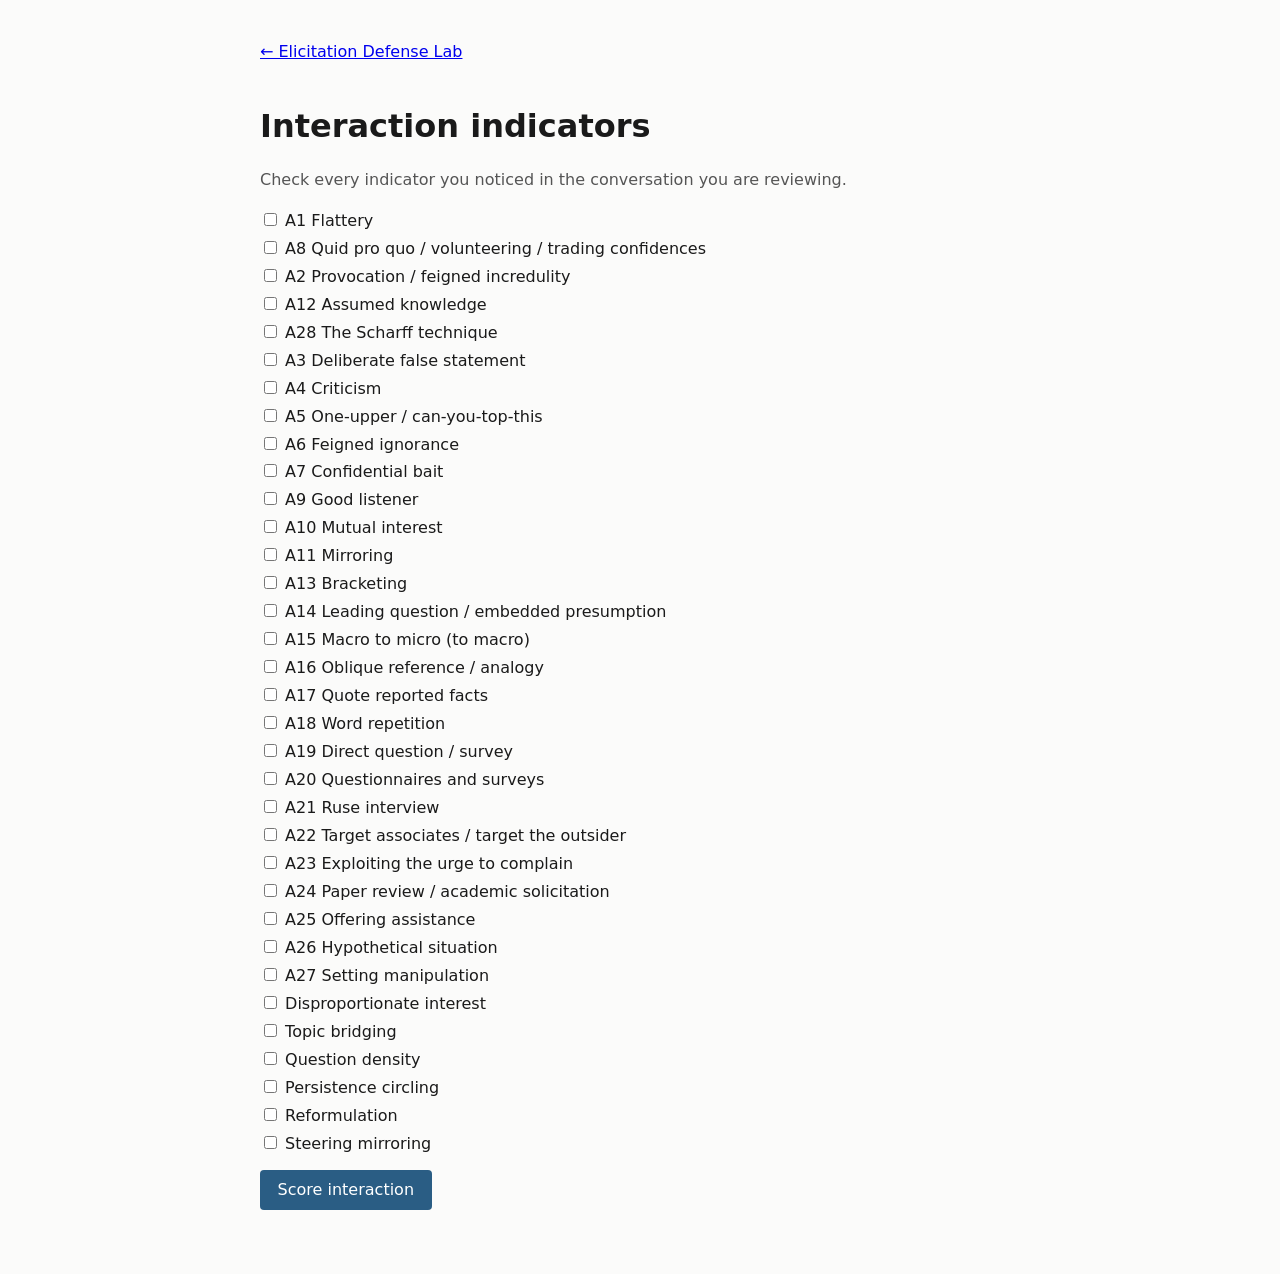
==== web/interaction.html @ 3218e234 "Split web page into landing hub plus three module pages Each module (self-assessment, interaction, k" ====
<!DOCTYPE html>
<html lang="en">
<head>
  <meta charset="utf-8">
  <meta name="viewport" content="width=device-width, initial-scale=1">
  <title>Interaction indicators - Elicitation Defense Lab</title>
  <link rel="stylesheet" href="style.css">
</head>
<body>
<main>
  <p><a class="back-link" href="index.html">&larr; Elicitation Defense Lab</a></p>
  <h1>Interaction indicators</h1>
  <p class="note">Check every indicator you noticed in the conversation you are reviewing.</p>

  <p id="load-error" hidden></p>

  <div id="interaction-items"></div>
  <button id="interaction-run">Score interaction</button>

  <section id="result" hidden>
    <h2>Result</h2>
    <div id="result-summary"></div>
    <h3>Emitted event</h3>
    <p class="note">The event a scoring run produces. On a deployment this is what a security team would receive; here it stays in the page.</p>
    <pre id="event-json"></pre>
    <h3>What a defender would query</h3>
    <p class="note">The same event, seen from the detection side. These are the KQL and SPL a defender would run over the assessment feed.</p>
    <pre id="kql"></pre>
    <pre id="spl"></pre>
  </section>
</main>
<script type="module" src="interaction.js"></script>
</body>
</html>
---- web/style.css ----
:root {
  --fg: #1a1a1a;
  --muted: #555;
  --bg: #fbfbfa;
  --card: #fff;
  --line: #ddd;
  --accent: #2a5d84;
  --flag: #8a3324;
}
body {
  margin: 0;
  font: 16px/1.55 system-ui, sans-serif;
  color: var(--fg);
  background: var(--bg);
}
main { max-width: 760px; margin: 0 auto; padding: 1.5rem 1.2rem 4rem; }
h1 { margin-bottom: .2rem; }
h2 { margin-top: 2.4rem; border-bottom: 1px solid var(--line); padding-bottom: .3rem; }
.note { color: var(--muted); }
.privacy {
  background: var(--card);
  border: 1px solid var(--line);
  border-left: 3px solid var(--accent);
  padding: .8rem 1rem;
  margin: 1.2rem 0;
}
.back-link { display: inline-block; margin-bottom: 1rem; }
.modules { list-style: none; margin: 1.5rem 0; padding: 0; }
.modules li {
  background: var(--card);
  border: 1px solid var(--line);
  border-radius: 4px;
  padding: .9rem 1.1rem;
  margin: .8rem 0;
}
.modules h3 { margin: 0 0 .3rem; }
.modules a { color: var(--accent); font-weight: 600; text-decoration: none; }
.modules a:hover { text-decoration: underline; }
fieldset.item { border: 1px solid var(--line); border-radius: 4px; margin: .8rem 0; padding: .6rem .9rem; }
fieldset.item legend { font-weight: 600; padding: 0 .3rem; }
label.likert, label.check, label.choice { display: block; margin: .2rem 0; cursor: pointer; }
.scenario { background: var(--card); border: 1px solid var(--line); border-radius: 4px; padding: .8rem 1rem; margin: 1rem 0; }
.scenario > p:first-child { font-weight: 600; }
button {
  font: inherit;
  background: var(--accent);
  color: #fff;
  border: 0;
  border-radius: 4px;
  padding: .5rem 1.1rem;
  margin-top: .6rem;
  cursor: pointer;
}
select { font: inherit; padding: .3rem; }
#result { background: var(--card); border: 1px solid var(--line); border-radius: 4px; padding: 1rem 1.2rem; margin-top: 1.5rem; }
.flag { color: var(--flag); font-weight: 600; }
pre { background: #f2f2f0; border: 1px solid var(--line); border-radius: 4px; padding: .7rem; overflow-x: auto; font-size: .85rem; }
#load-error { color: var(--flag); }
.context-row { margin: 1rem 0; }
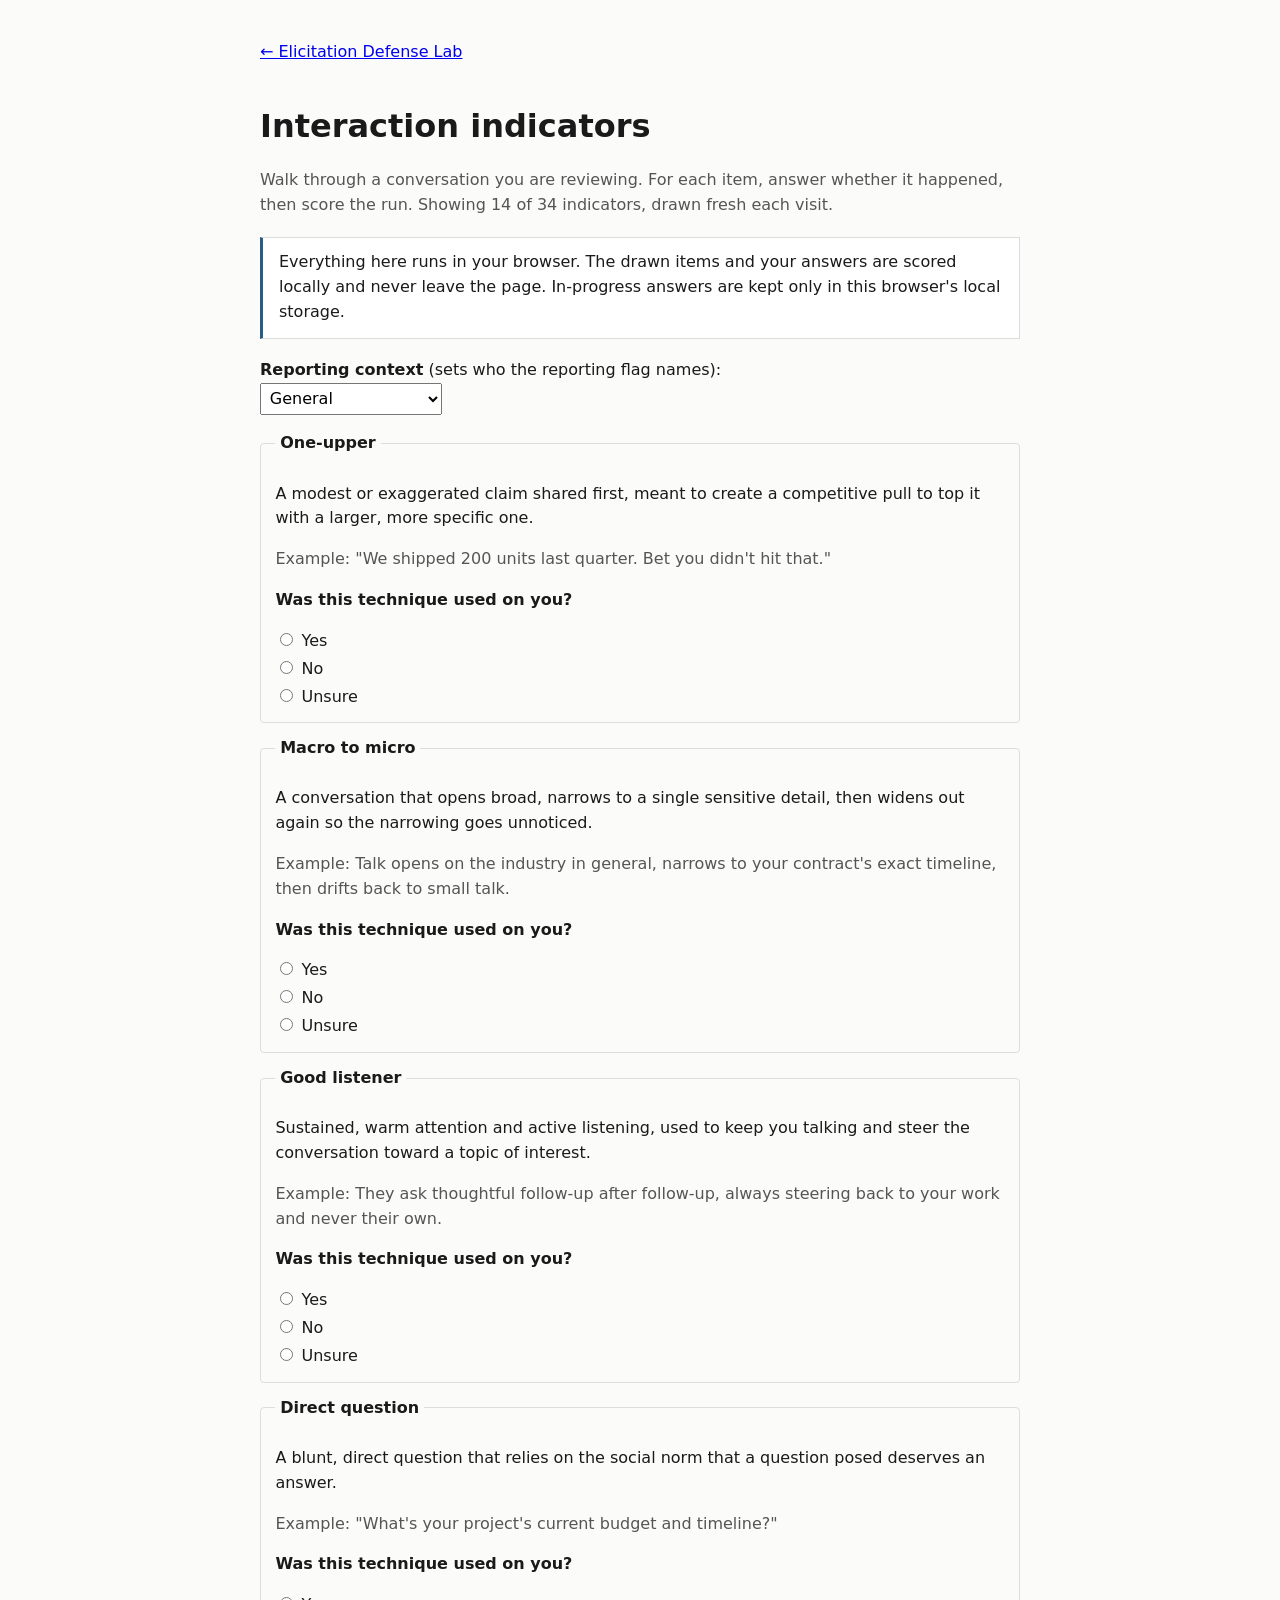
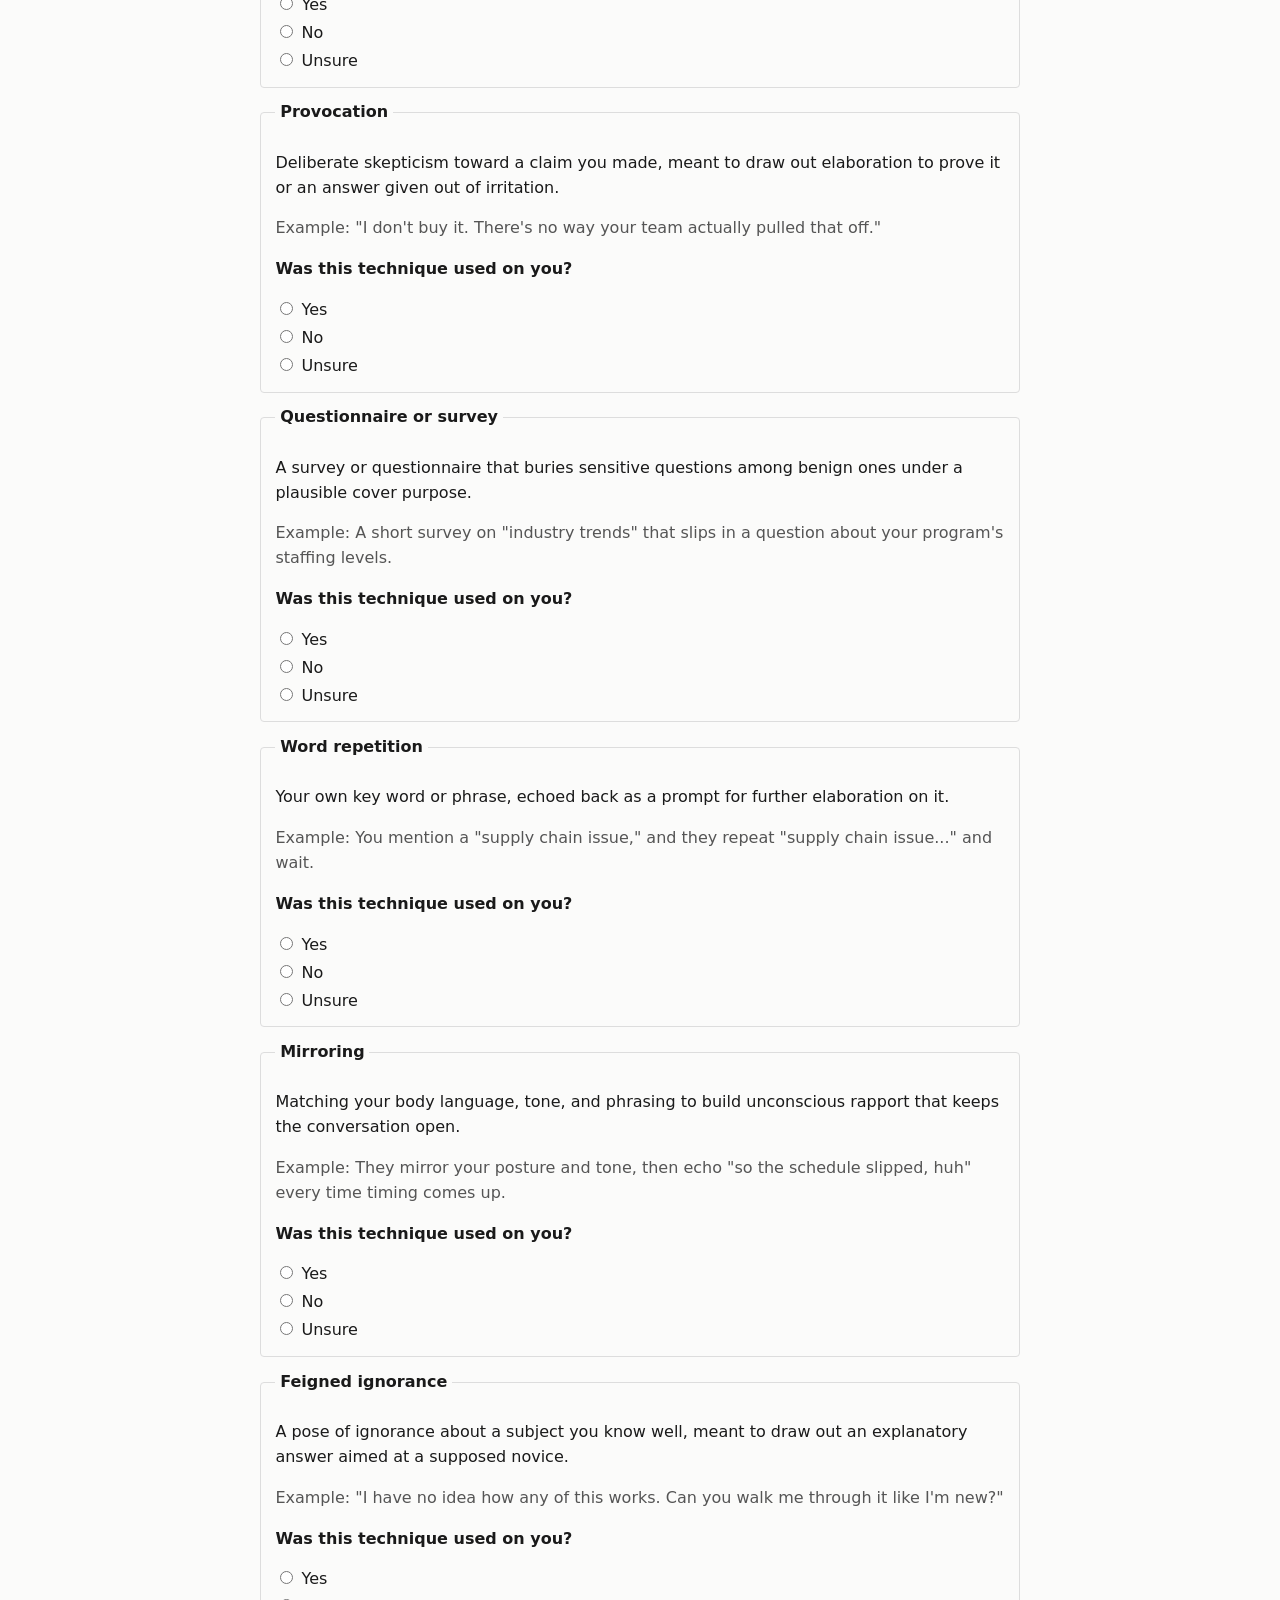
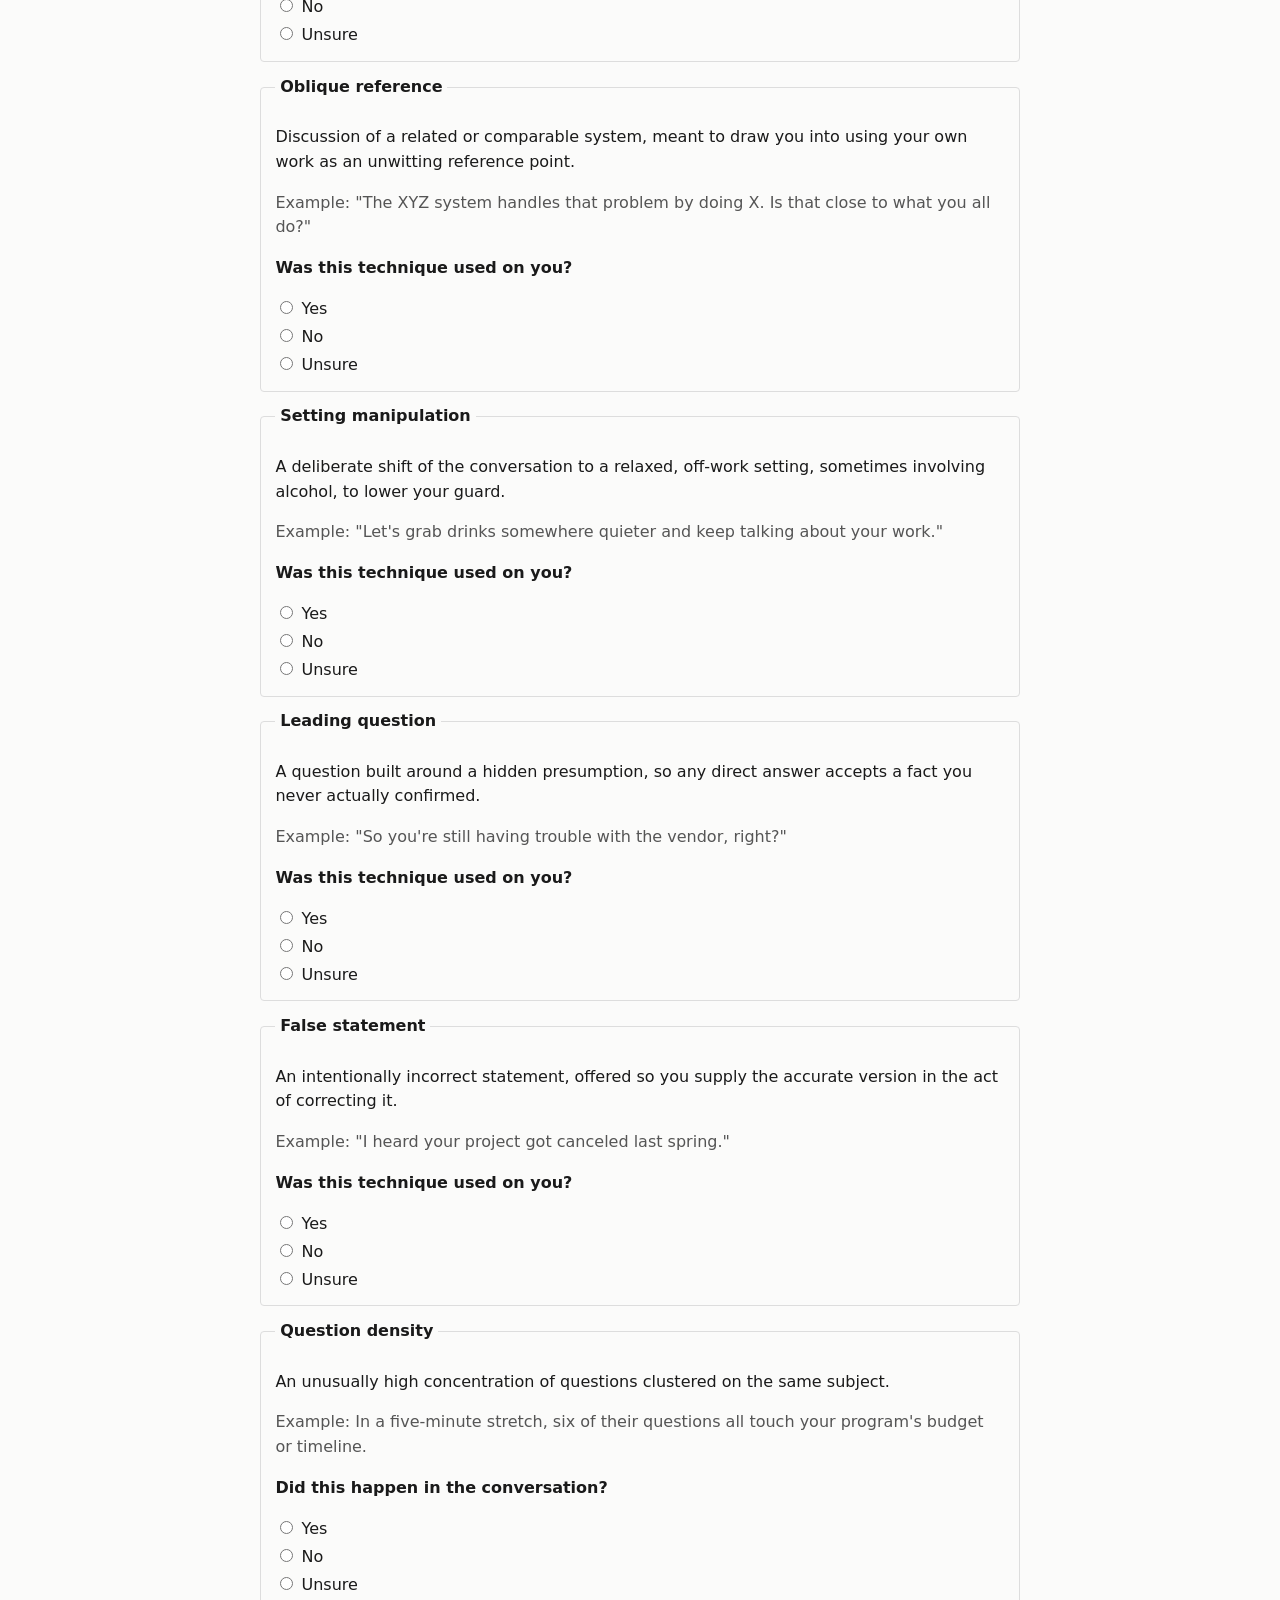
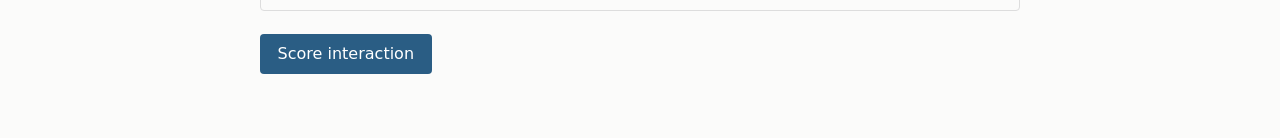
==== commit 76a8f9cc: "Overhaul interaction module into a yes/no/unsure questionnaire Enrich every interaction bank item wi" ====
--- a/web/interaction.html
+++ b/web/interaction.html
@@ -10,9 +10,26 @@
 <main>
   <p><a class="back-link" href="index.html">&larr; Elicitation Defense Lab</a></p>
   <h1>Interaction indicators</h1>
-  <p class="note">Check every indicator you noticed in the conversation you are reviewing.</p>
+  <p class="note">Walk through a conversation you are reviewing. For each item, answer whether it happened, then score the run. <span id="sample-note"></span></p>
+
+  <div class="privacy">
+    Everything here runs in your browser. The drawn items and your answers are
+    scored locally and never leave the page. In-progress answers are kept only
+    in this browser's local storage.
+  </div>
 
   <p id="load-error" hidden></p>
+
+  <div class="context-row">
+    <label for="context"><strong>Reporting context</strong> (sets who the reporting flag names):</label><br>
+    <select id="context">
+      <option value="general">General</option>
+      <option value="dod">DoD</option>
+      <option value="federal">Federal civilian</option>
+      <option value="cleared_contractor">Cleared contractor</option>
+      <option value="private_industry">Private industry</option>
+    </select>
+  </div>
 
   <div id="interaction-items"></div>
   <button id="interaction-run">Score interaction</button>
--- a/web/style.css
+++ b/web/style.css
@@ -6,6 +6,8 @@
   --line: #ddd;
   --accent: #2a5d84;
   --flag: #8a3324;
+  --risk-low: #2a7d4f;
+  --risk-elevated: #b8860b;
 }
 body {
   margin: 0;
@@ -57,3 +59,16 @@
 pre { background: #f2f2f0; border: 1px solid var(--line); border-radius: 4px; padding: .7rem; overflow-x: auto; font-size: .85rem; }
 #load-error { color: var(--flag); }
 .context-row { margin: 1rem 0; }
+.scorecard-classes { list-style: none; margin: .8rem 0; padding: 0; }
+.scorecard-classes li {
+  border: 1px solid var(--line);
+  border-left: 3px solid var(--line);
+  border-radius: 4px;
+  padding: .6rem .9rem;
+  margin: .5rem 0;
+}
+.scorecard-classes li.risk-low { border-left-color: var(--risk-low); }
+.scorecard-classes li.risk-elevated { border-left-color: var(--risk-elevated); }
+.scorecard-classes li.risk-high { border-left-color: var(--flag); }
+.scorecard-classes p { margin: .3rem 0 0; color: var(--muted); }
+.matched-techniques { margin-top: .8rem; }
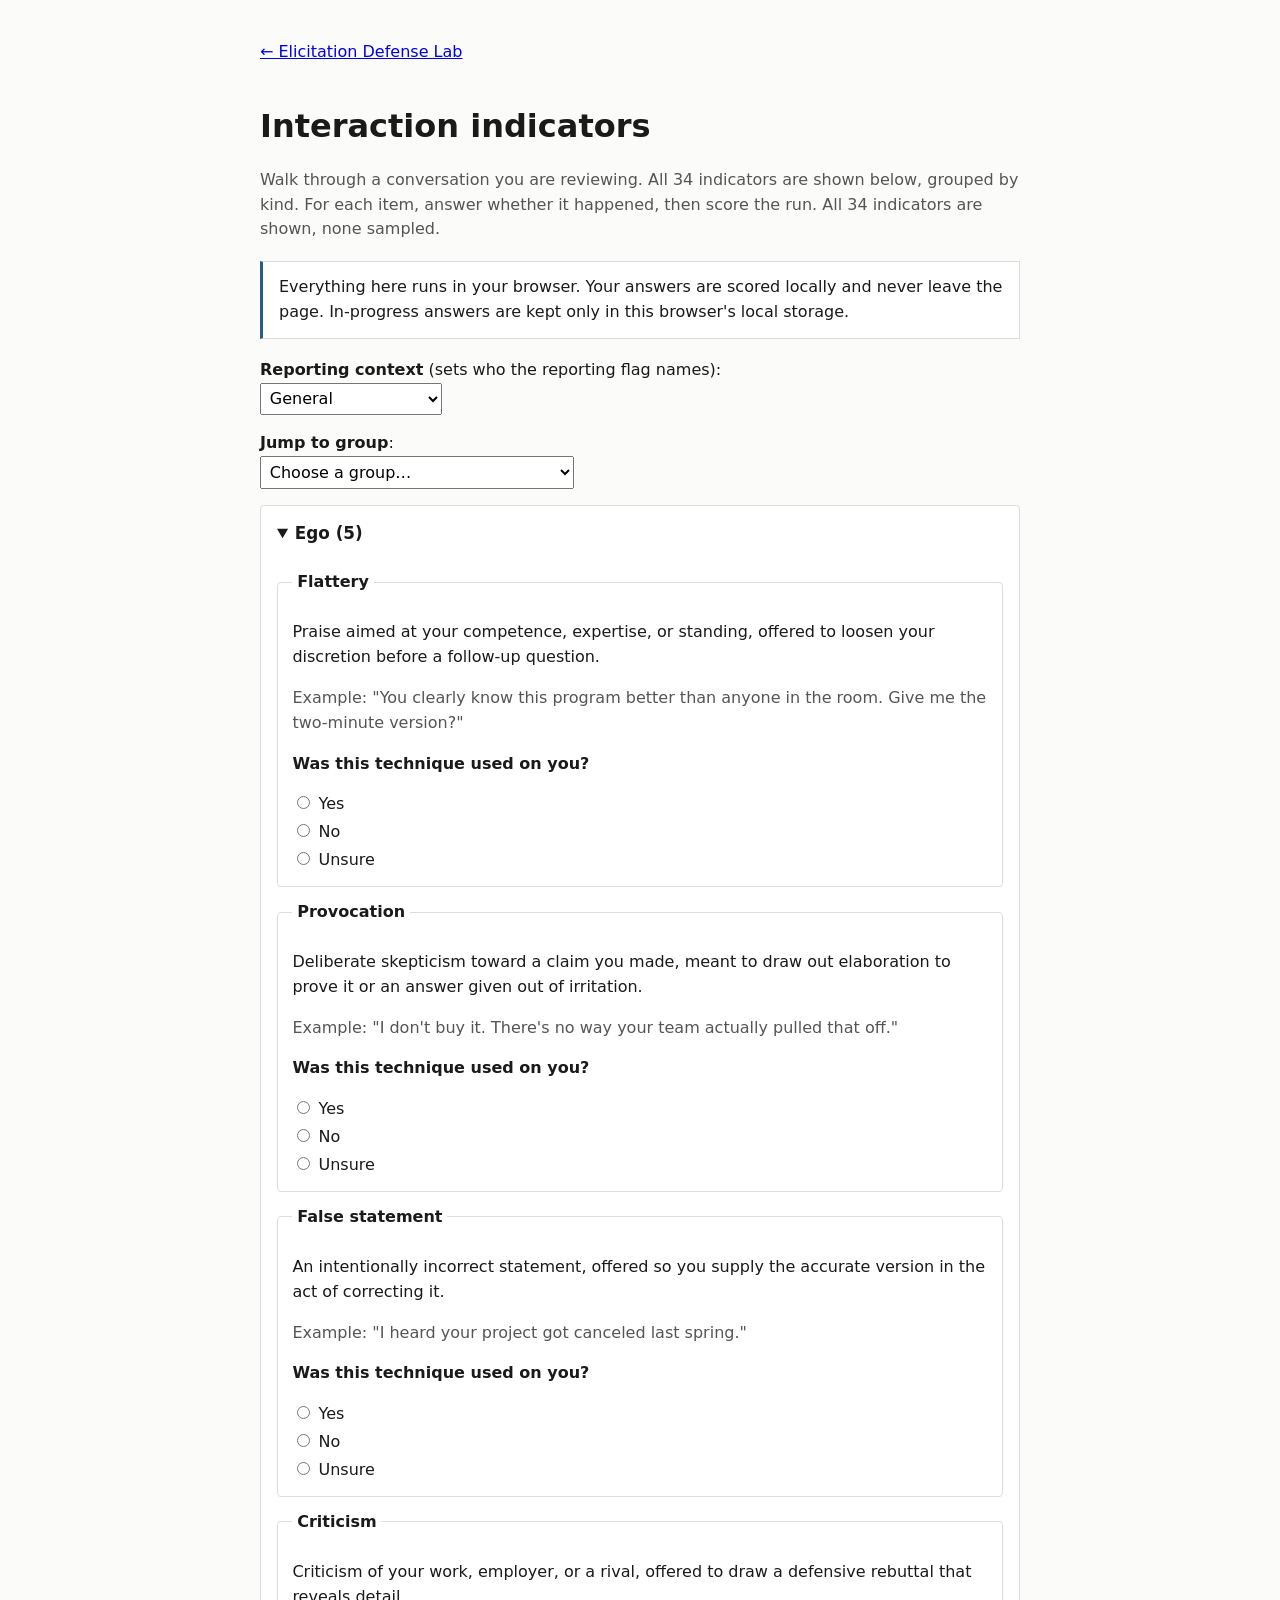
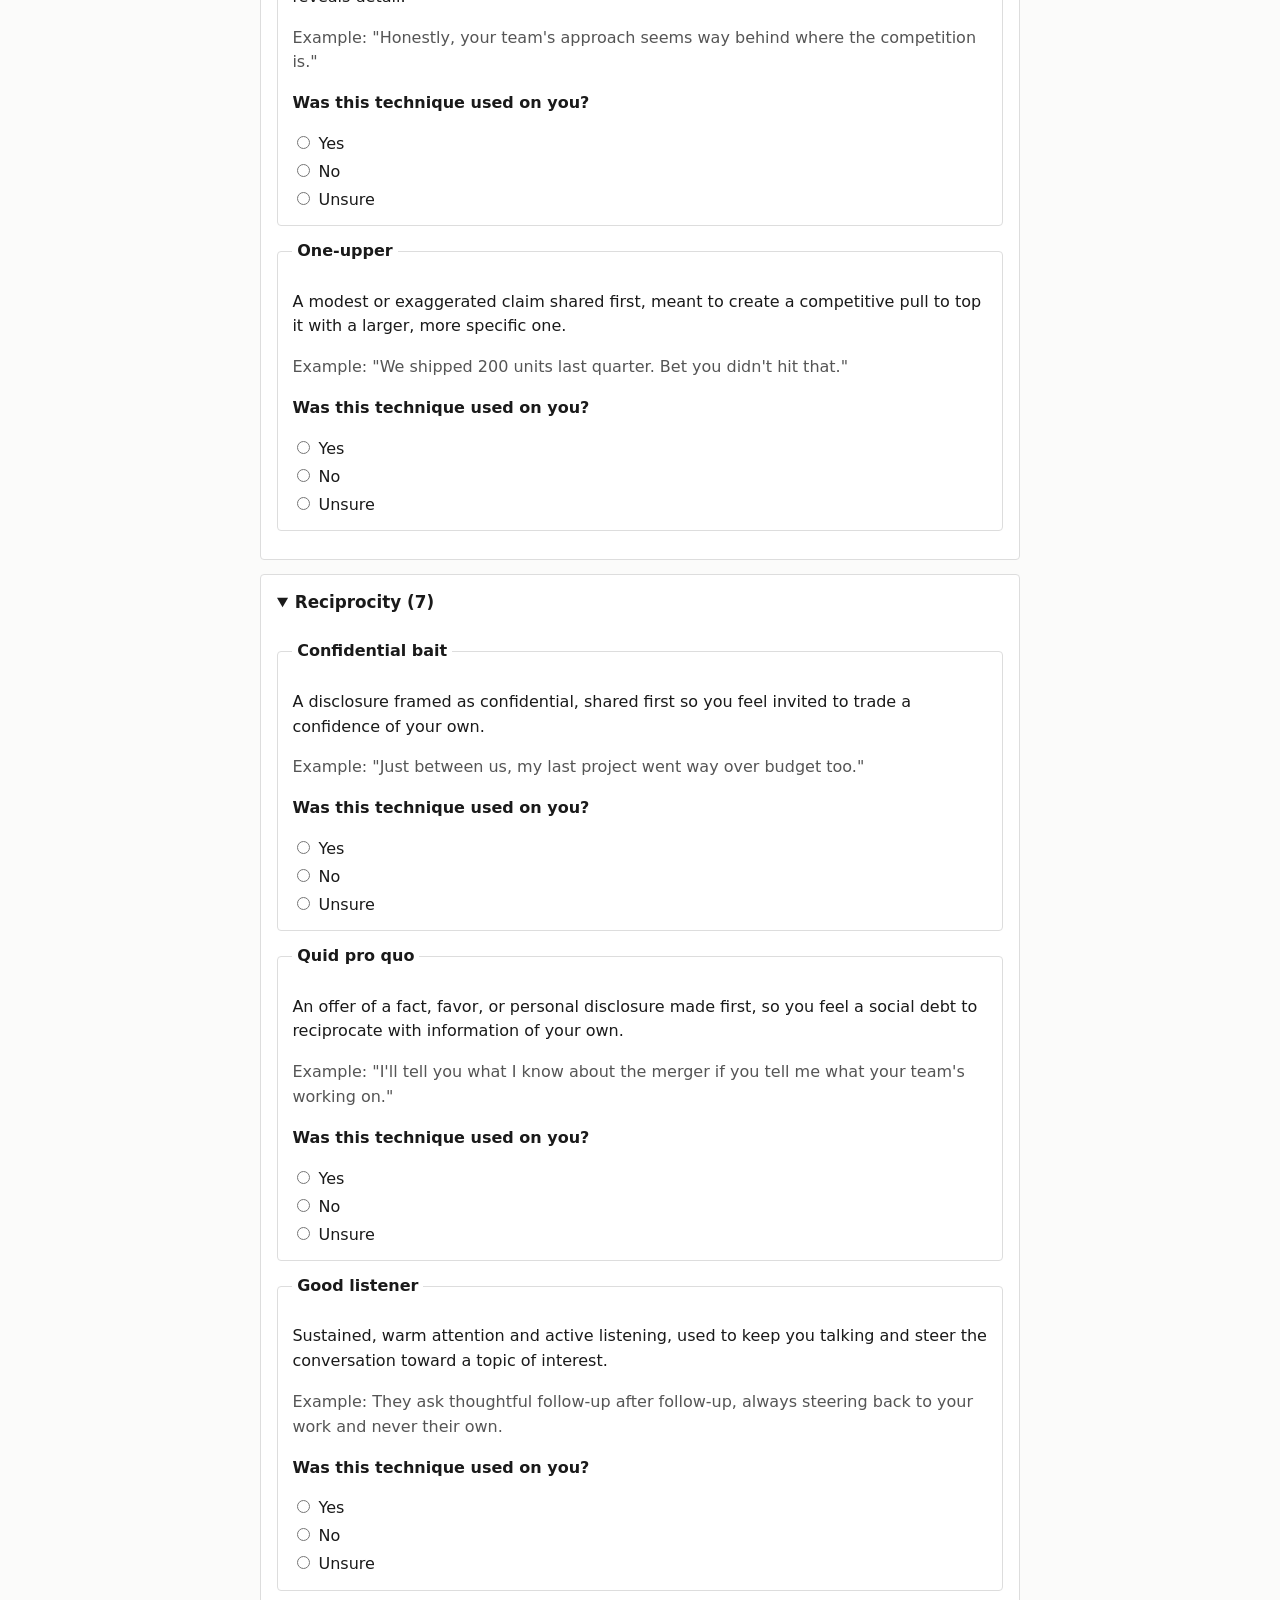
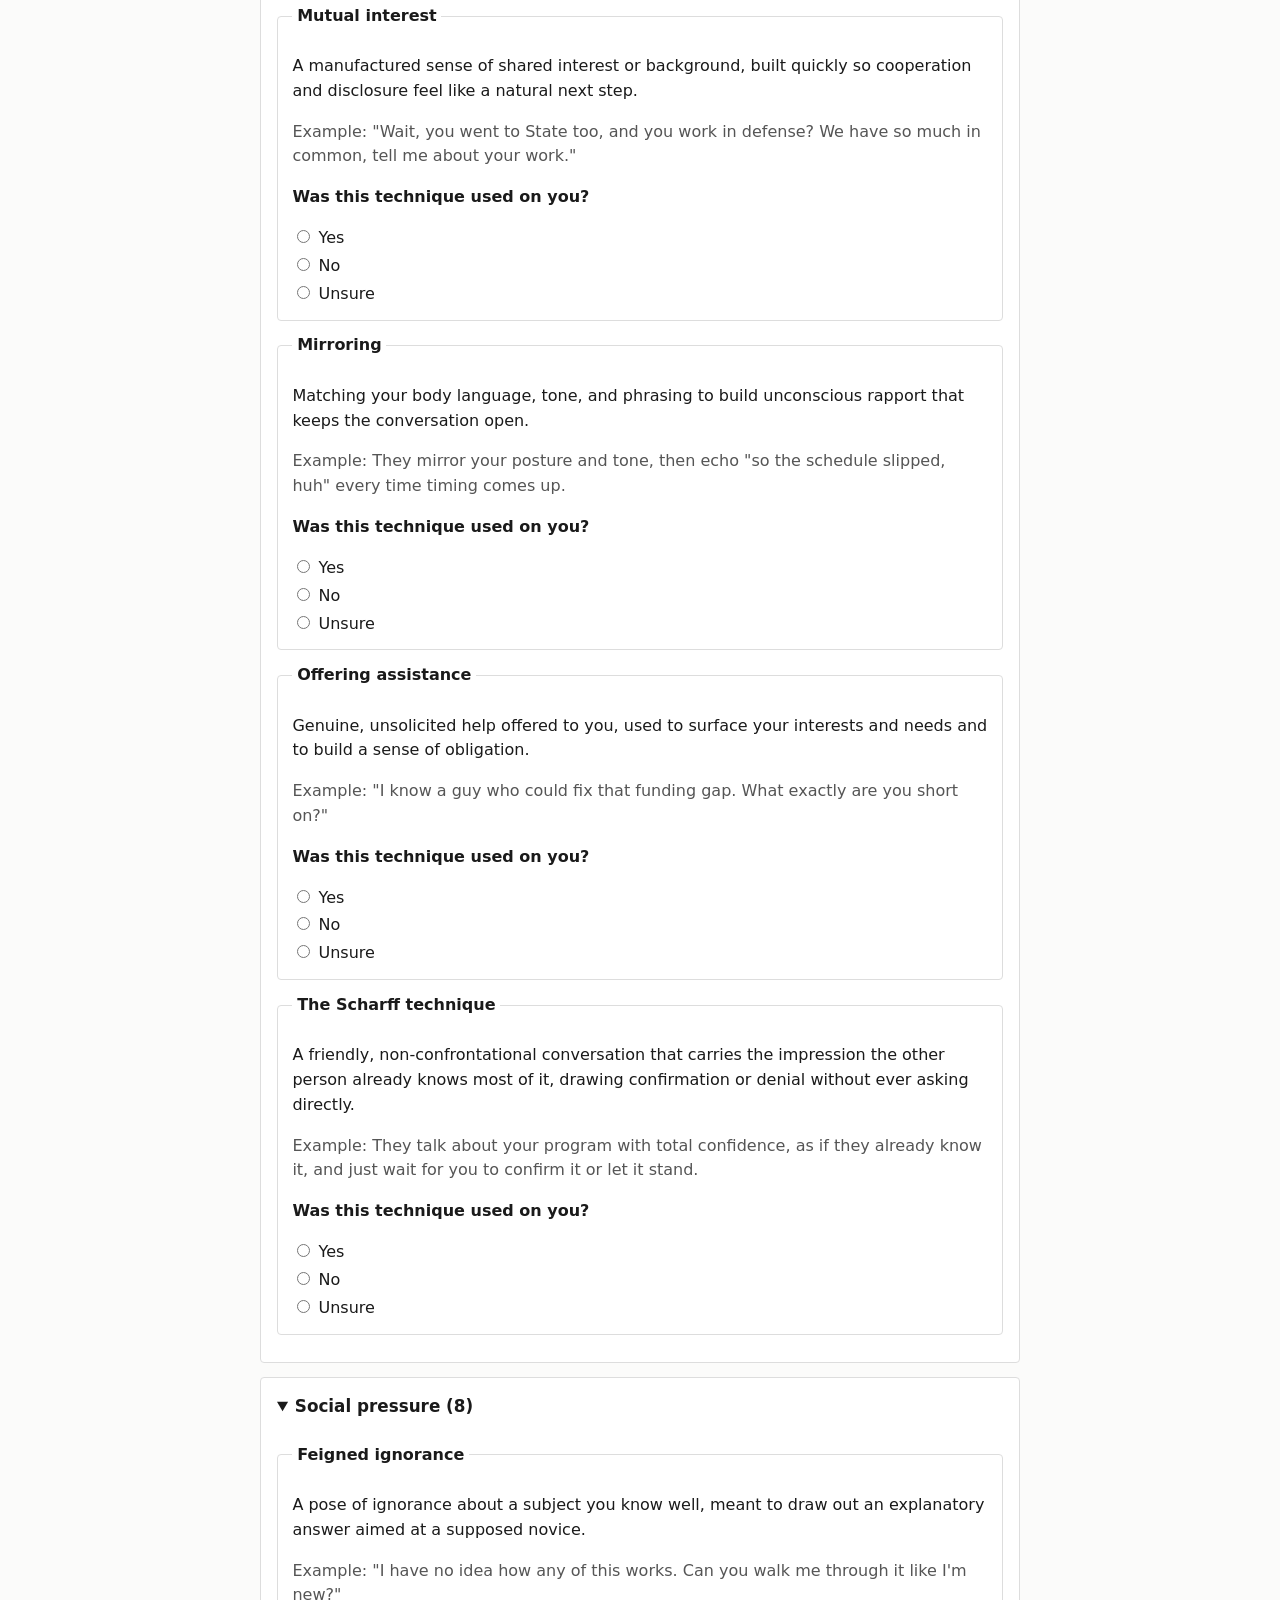
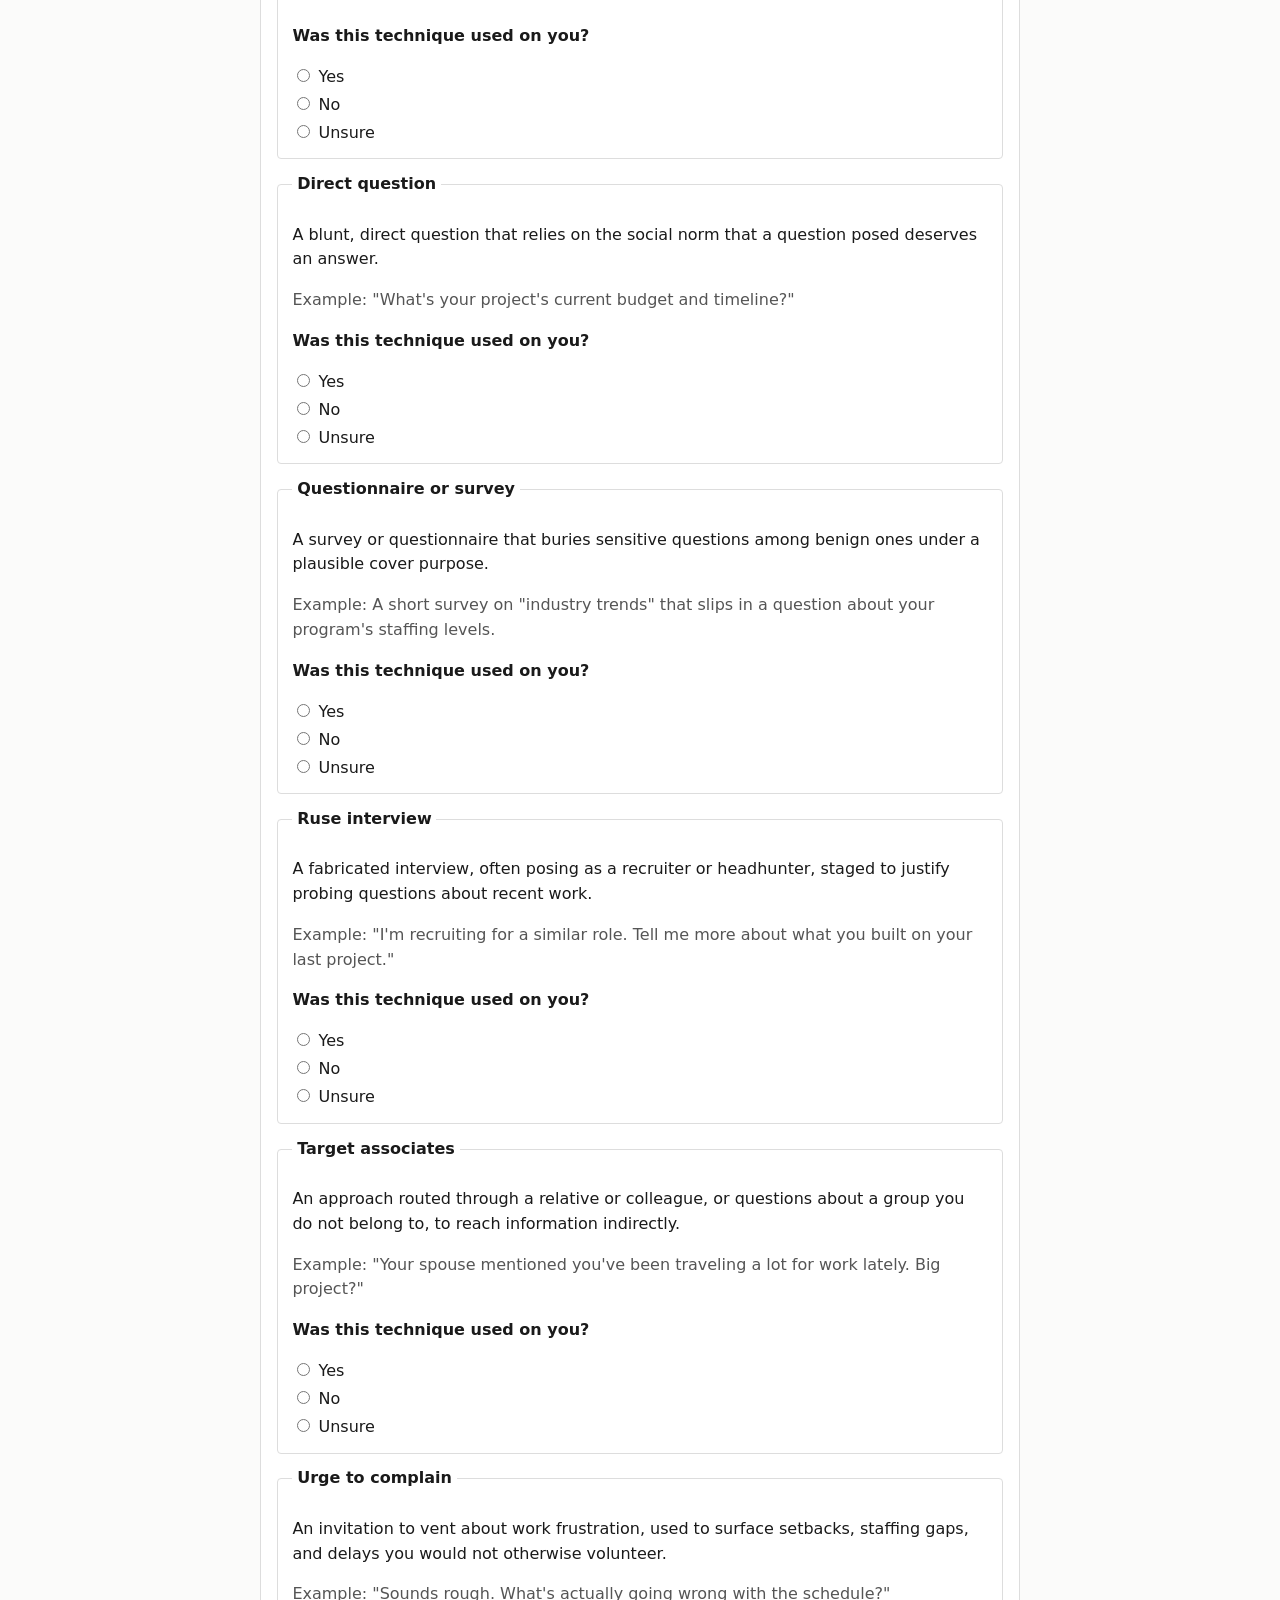
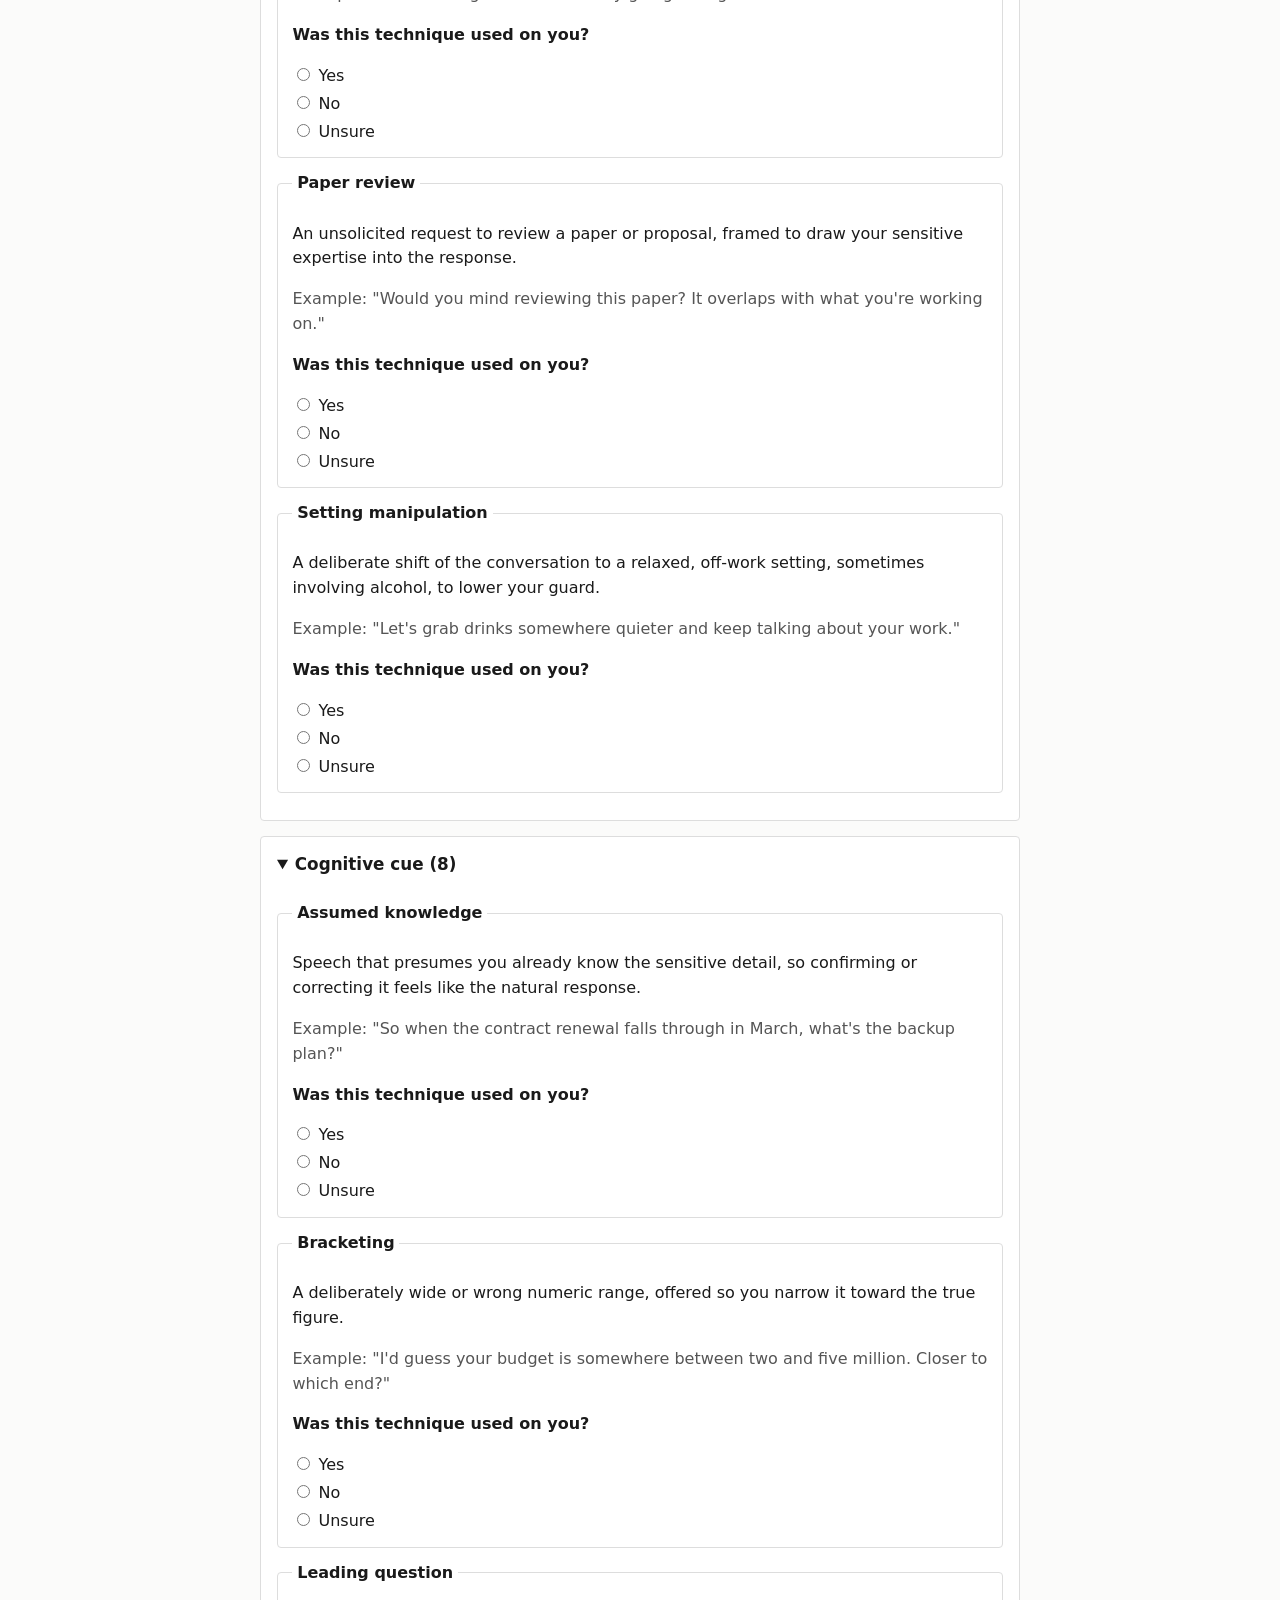
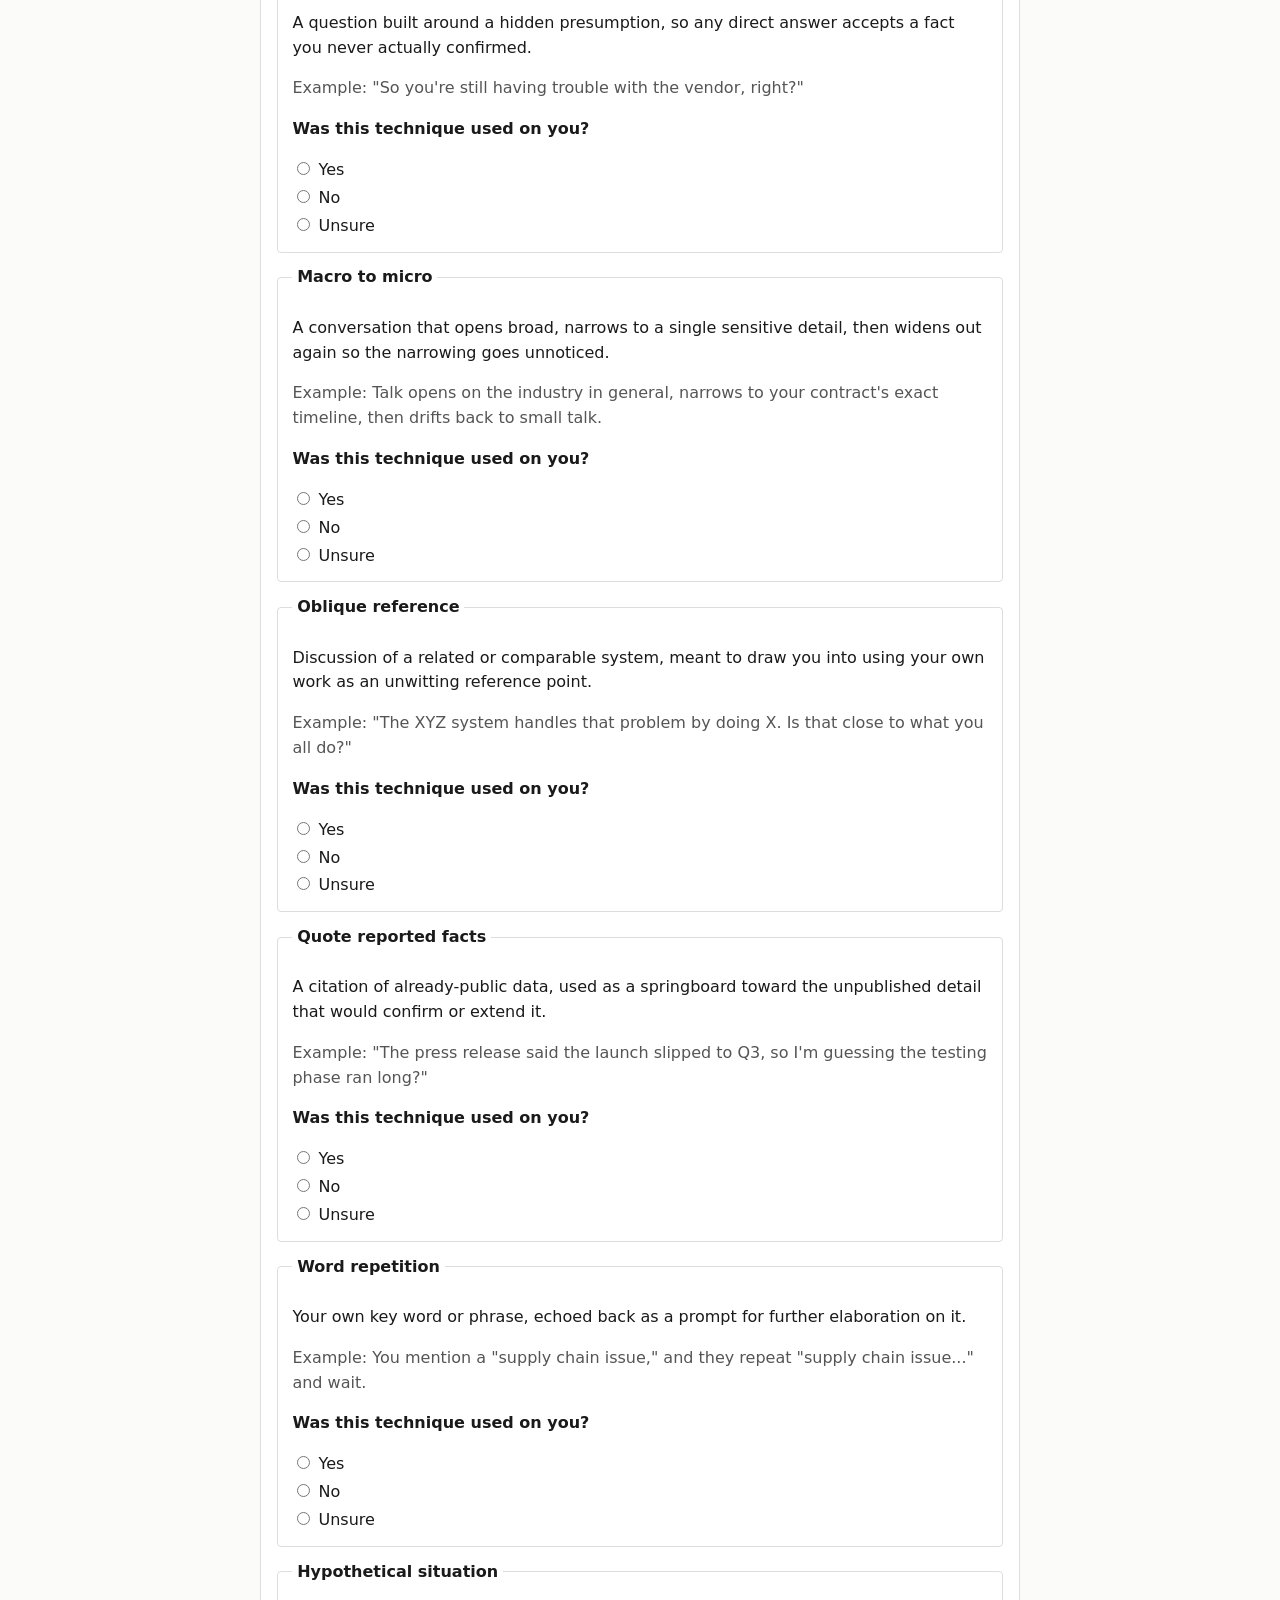
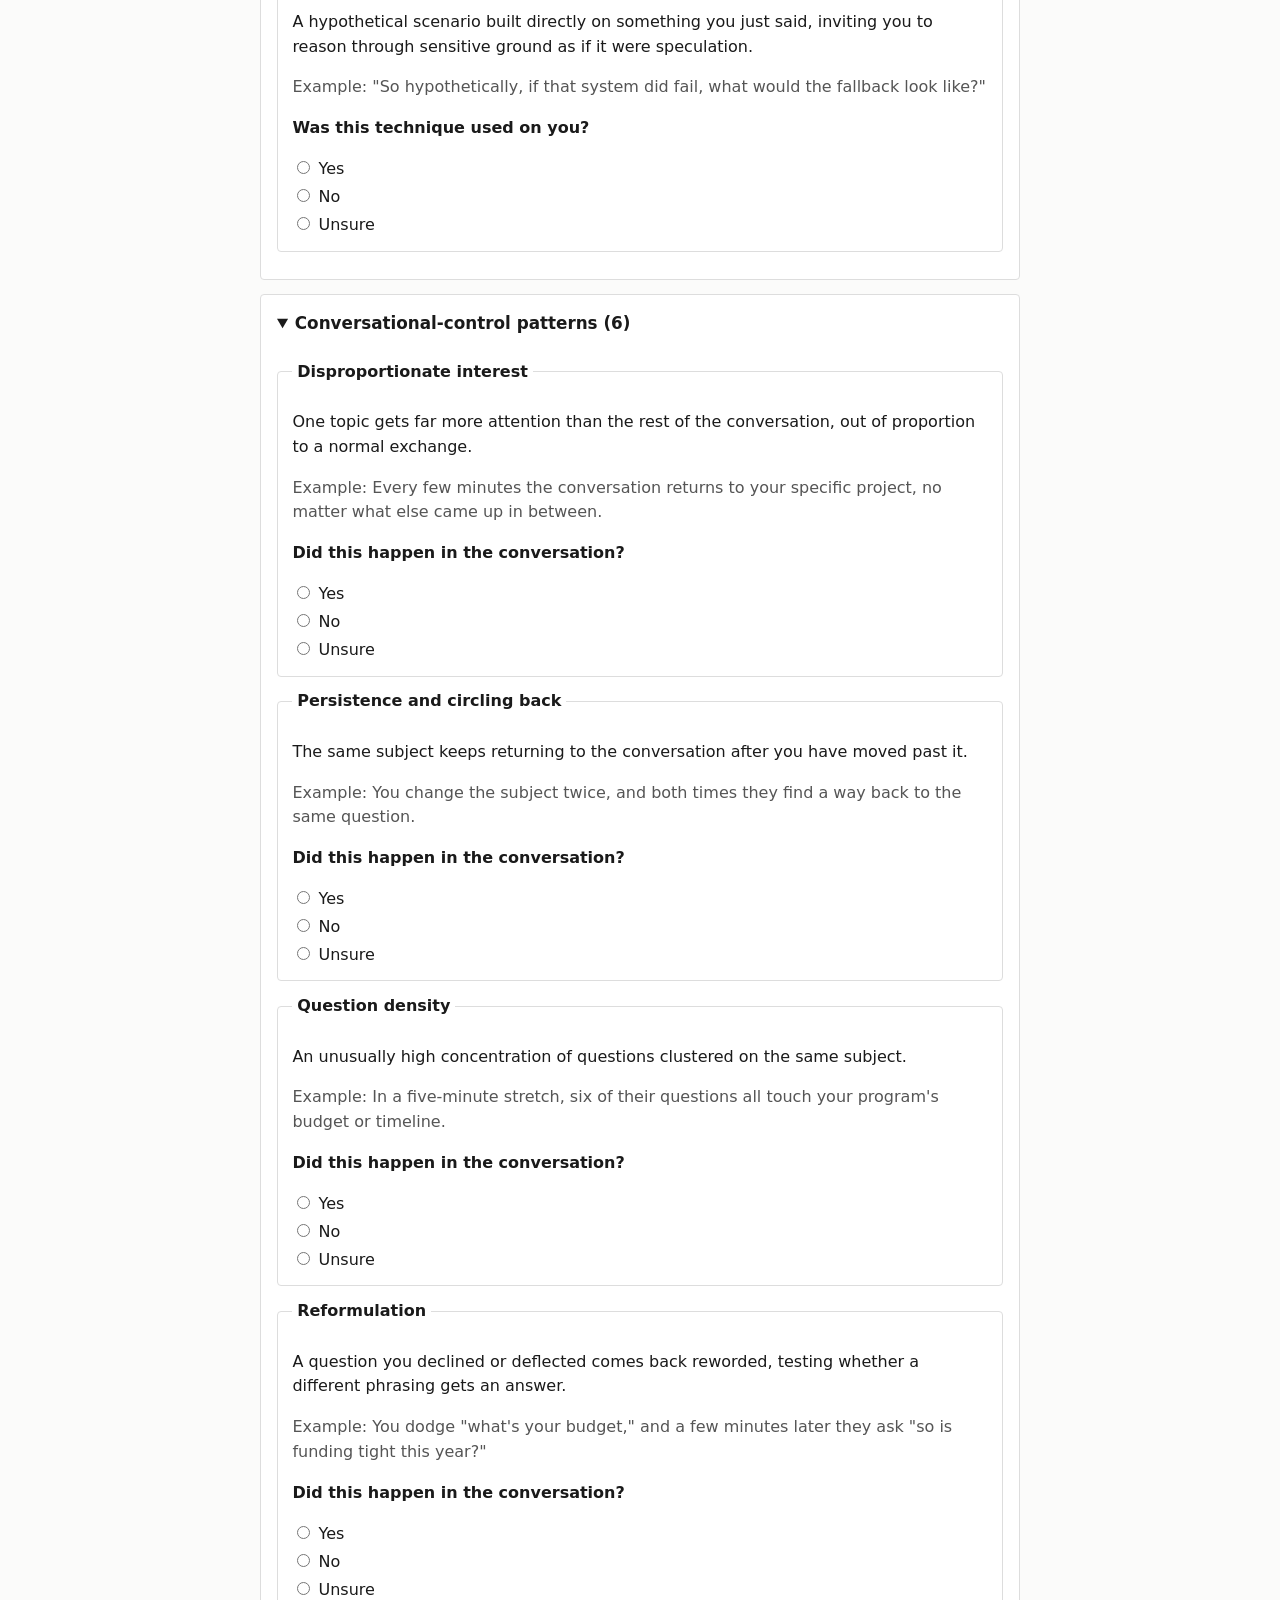
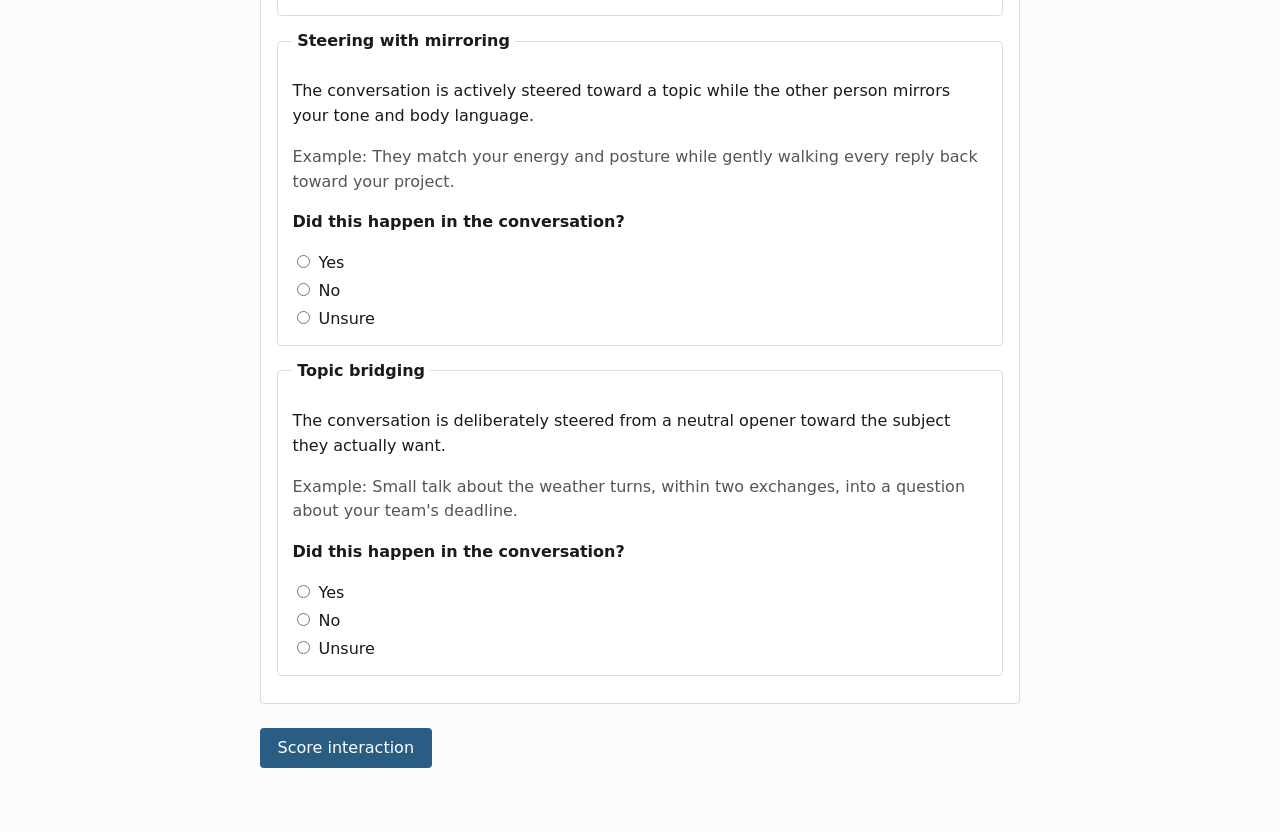
==== commit 3d007159: "Drop dev panels from results, show all 34 interaction items grouped Remove the emitted-event JSON an" ====
--- a/web/interaction.html
+++ b/web/interaction.html
@@ -10,12 +10,12 @@
 <main>
   <p><a class="back-link" href="index.html">&larr; Elicitation Defense Lab</a></p>
   <h1>Interaction indicators</h1>
-  <p class="note">Walk through a conversation you are reviewing. For each item, answer whether it happened, then score the run. <span id="sample-note"></span></p>
+  <p class="note">Walk through a conversation you are reviewing. All 34 indicators are shown below, grouped by kind. For each item, answer whether it happened, then score the run. <span id="sample-note"></span></p>
 
   <div class="privacy">
-    Everything here runs in your browser. The drawn items and your answers are
-    scored locally and never leave the page. In-progress answers are kept only
-    in this browser's local storage.
+    Everything here runs in your browser. Your answers are scored locally and
+    never leave the page. In-progress answers are kept only in this browser's
+    local storage.
   </div>
 
   <p id="load-error" hidden></p>
@@ -31,19 +31,19 @@
     </select>
   </div>
 
-  <div id="interaction-items"></div>
+  <div class="context-row">
+    <label for="group-jump"><strong>Jump to group</strong>:</label><br>
+    <select id="group-jump">
+      <option value="">Choose a group&hellip;</option>
+    </select>
+  </div>
+
+  <div id="interaction-groups"></div>
   <button id="interaction-run">Score interaction</button>
 
   <section id="result" hidden>
     <h2>Result</h2>
     <div id="result-summary"></div>
-    <h3>Emitted event</h3>
-    <p class="note">The event a scoring run produces. On a deployment this is what a security team would receive; here it stays in the page.</p>
-    <pre id="event-json"></pre>
-    <h3>What a defender would query</h3>
-    <p class="note">The same event, seen from the detection side. These are the KQL and SPL a defender would run over the assessment feed.</p>
-    <pre id="kql"></pre>
-    <pre id="spl"></pre>
   </section>
 </main>
 <script type="module" src="interaction.js"></script>
--- a/web/style.css
+++ b/web/style.css
@@ -72,3 +72,13 @@
 .scorecard-classes li.risk-high { border-left-color: var(--flag); }
 .scorecard-classes p { margin: .3rem 0 0; color: var(--muted); }
 .matched-techniques { margin-top: .8rem; }
+.class-profile { margin-top: .8rem; }
+.class-profile summary { cursor: pointer; font-weight: 600; }
+.item-group {
+  background: var(--card);
+  border: 1px solid var(--line);
+  border-radius: 4px;
+  padding: .2rem 1rem .9rem;
+  margin: .9rem 0;
+}
+.item-group summary { cursor: pointer; font-weight: 600; padding: .7rem 0; font-size: 1.05rem; }
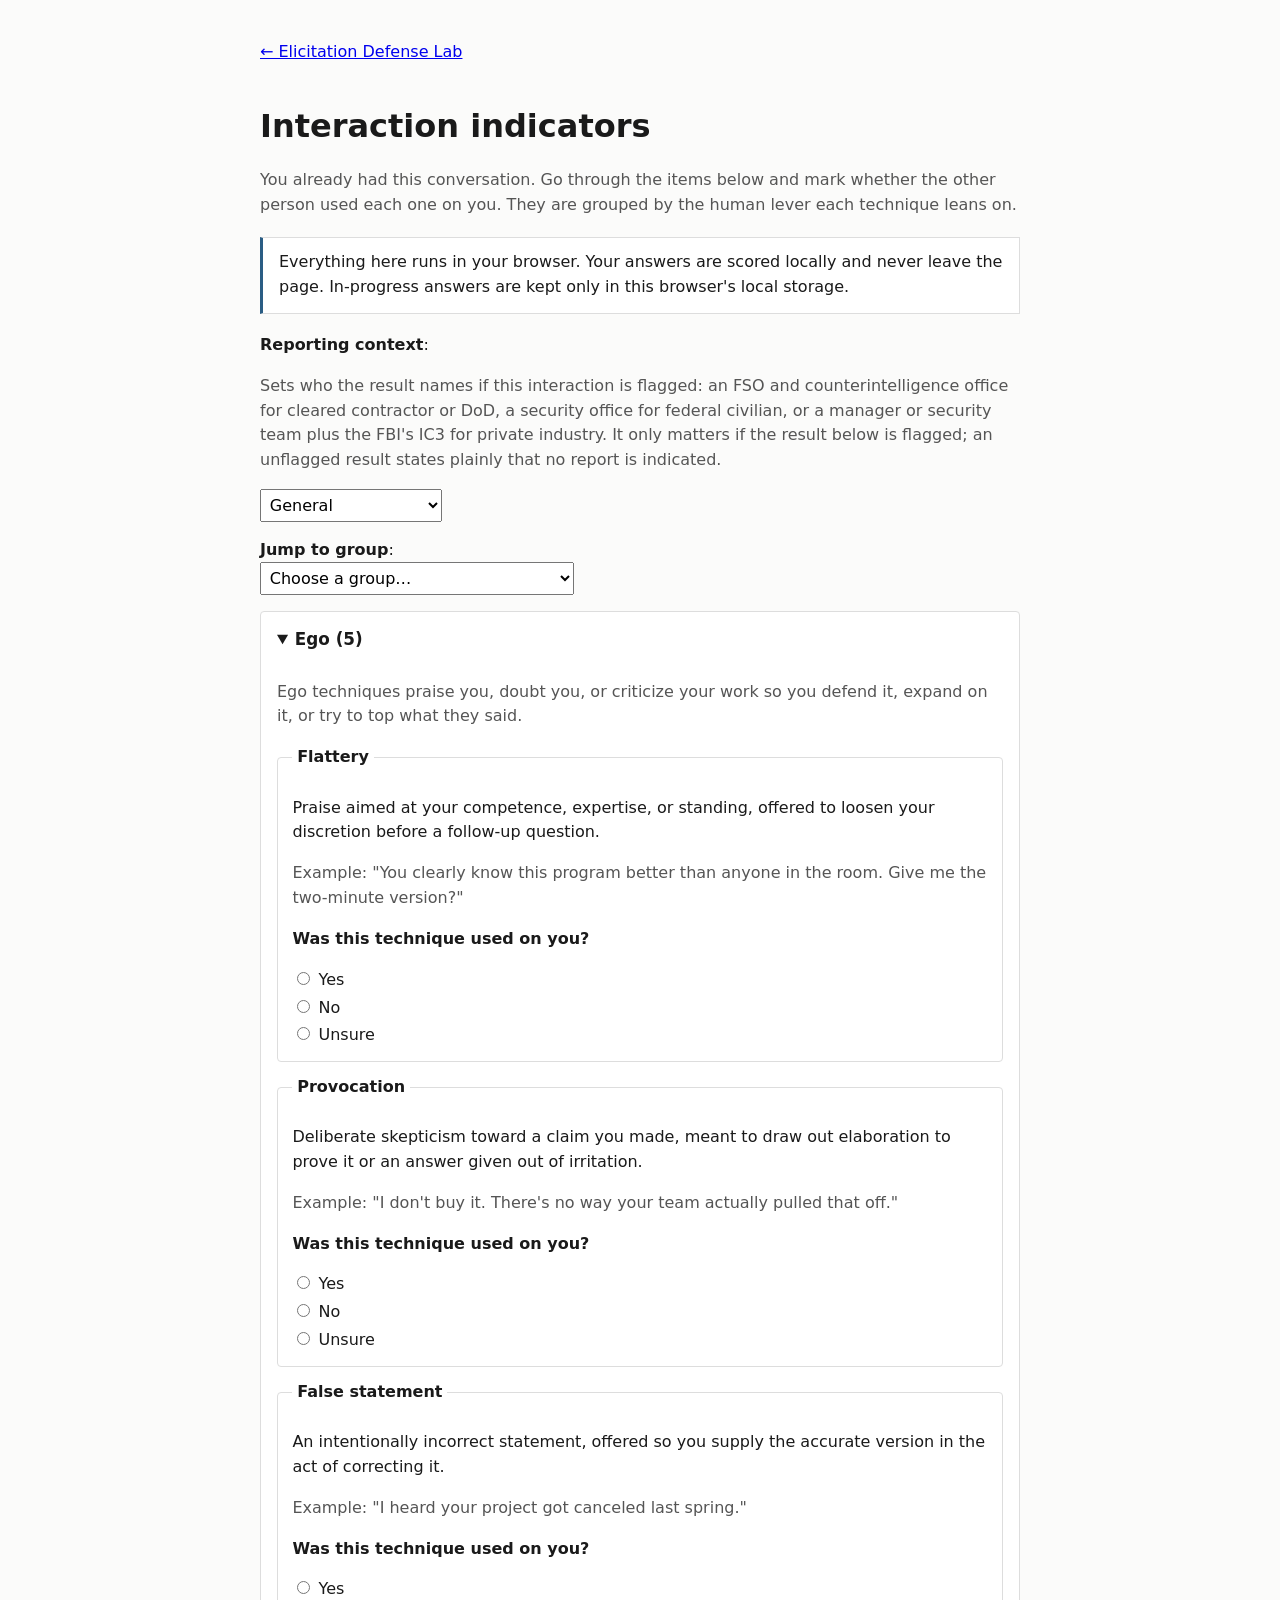
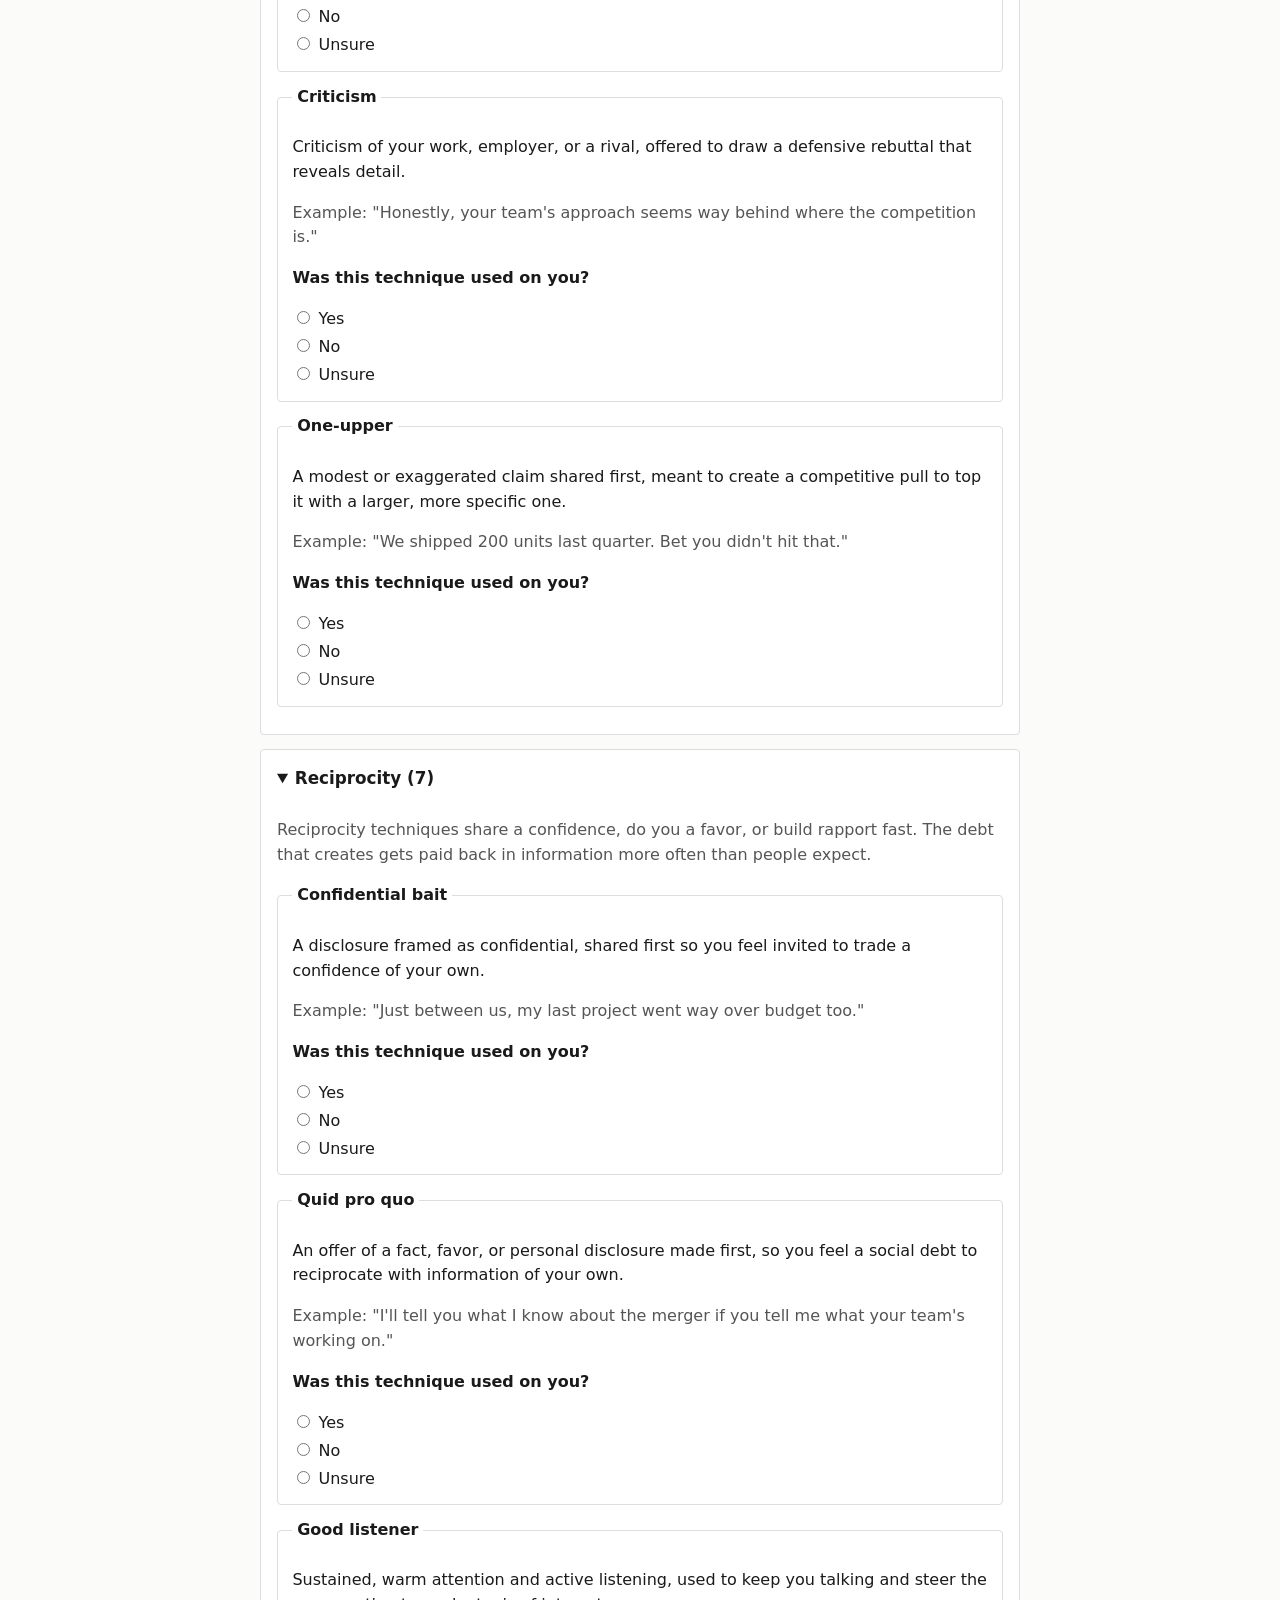
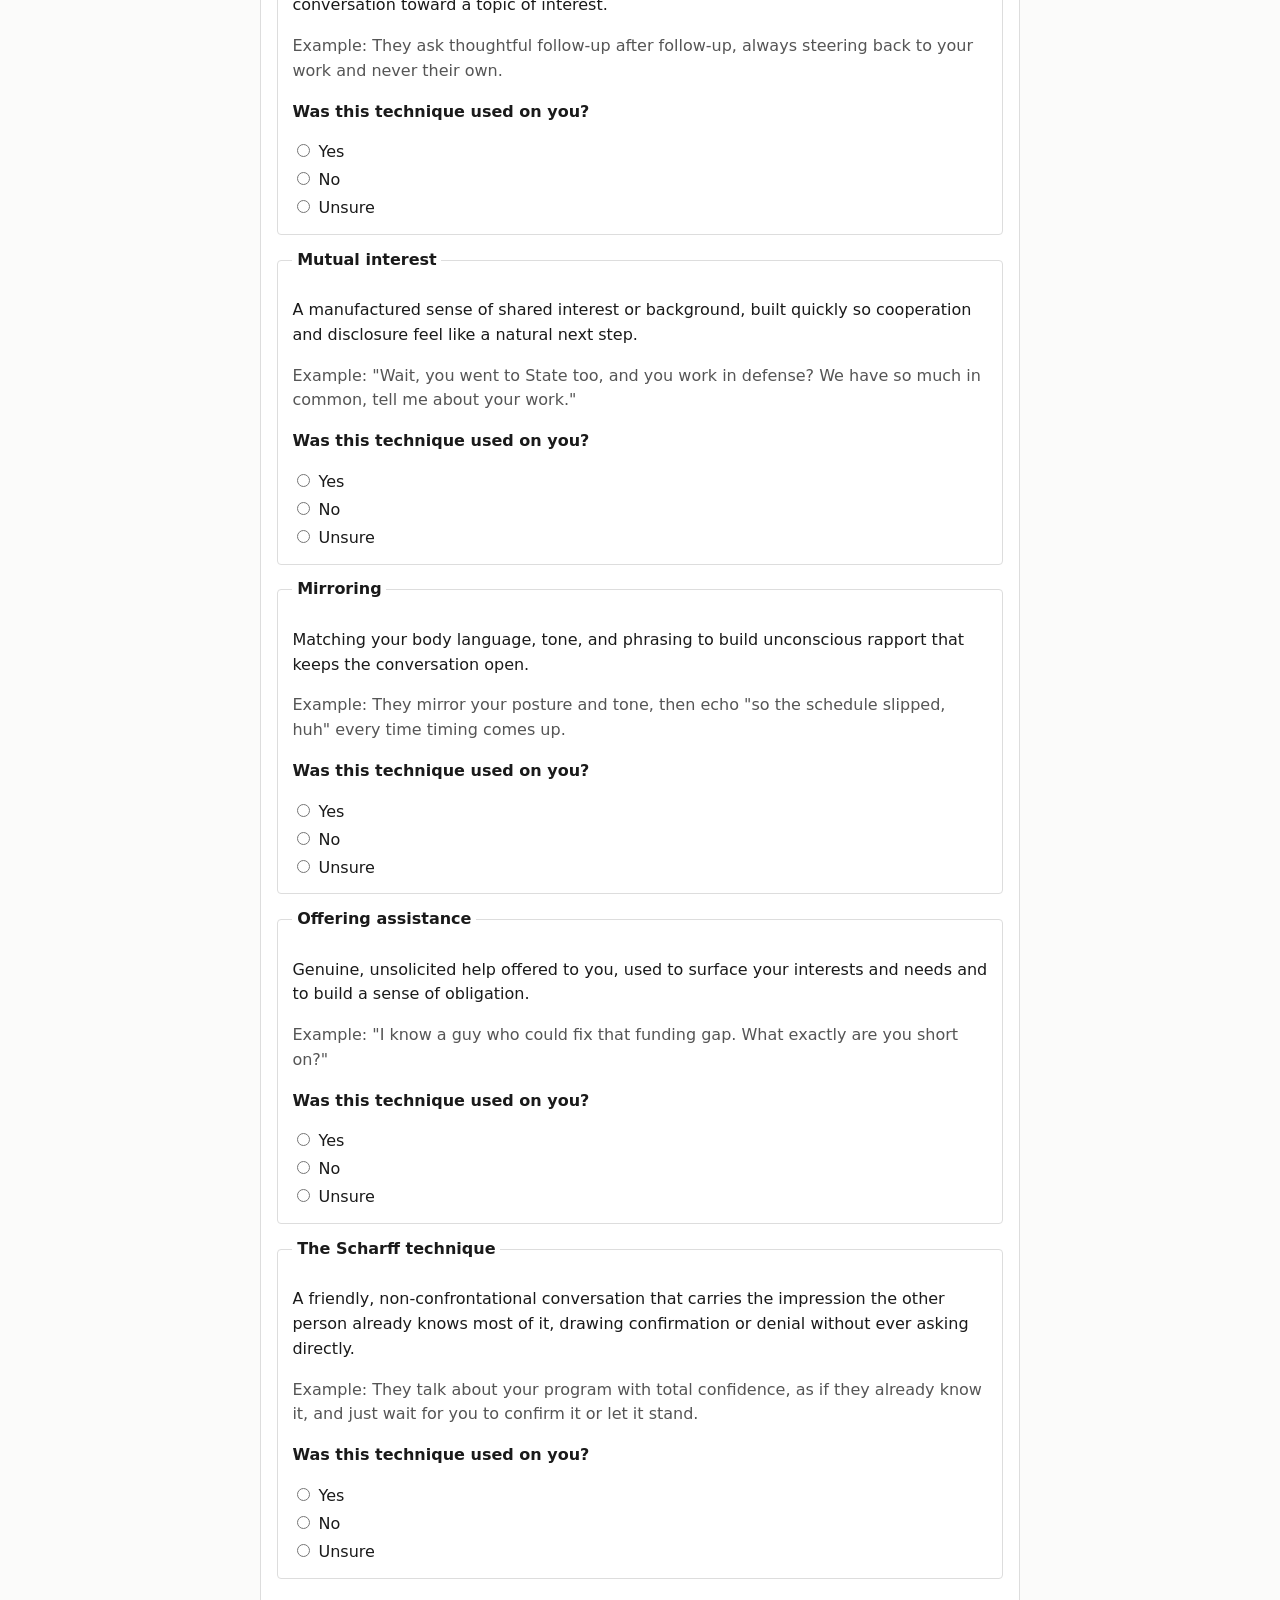
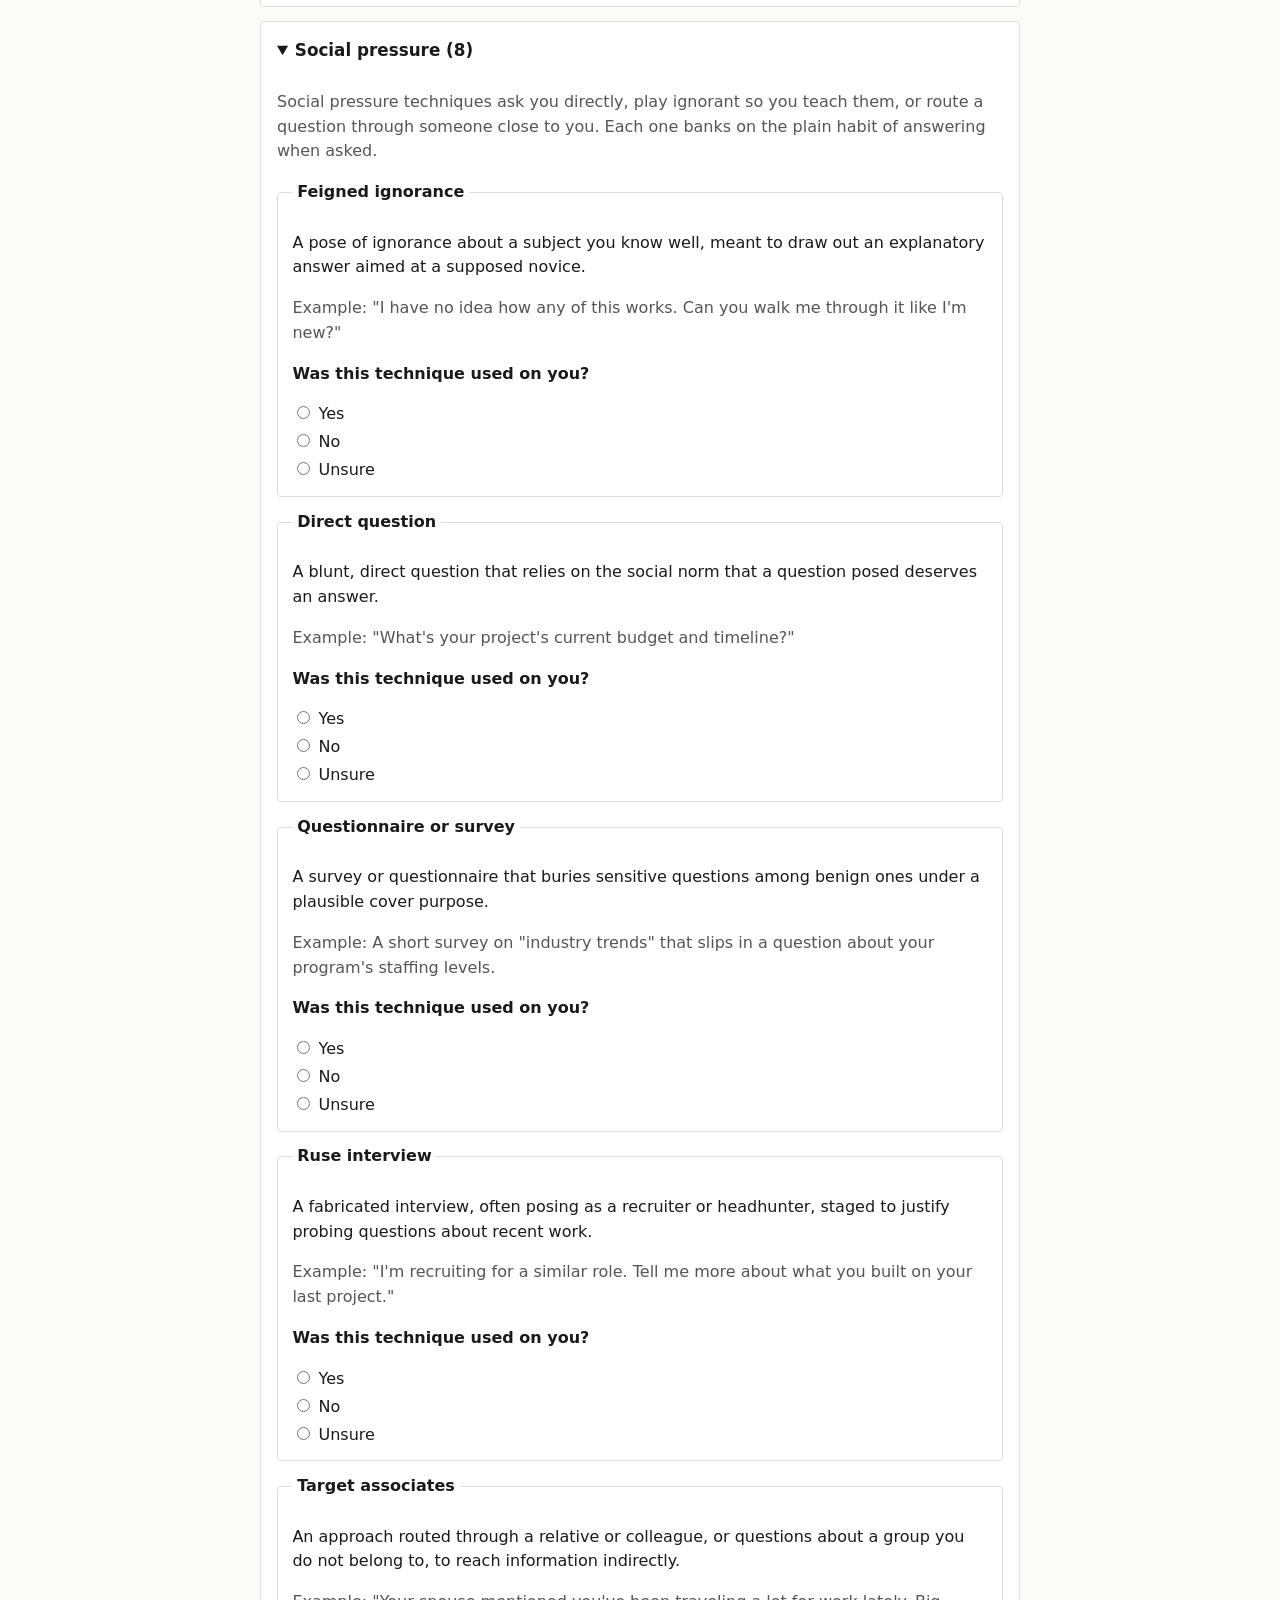
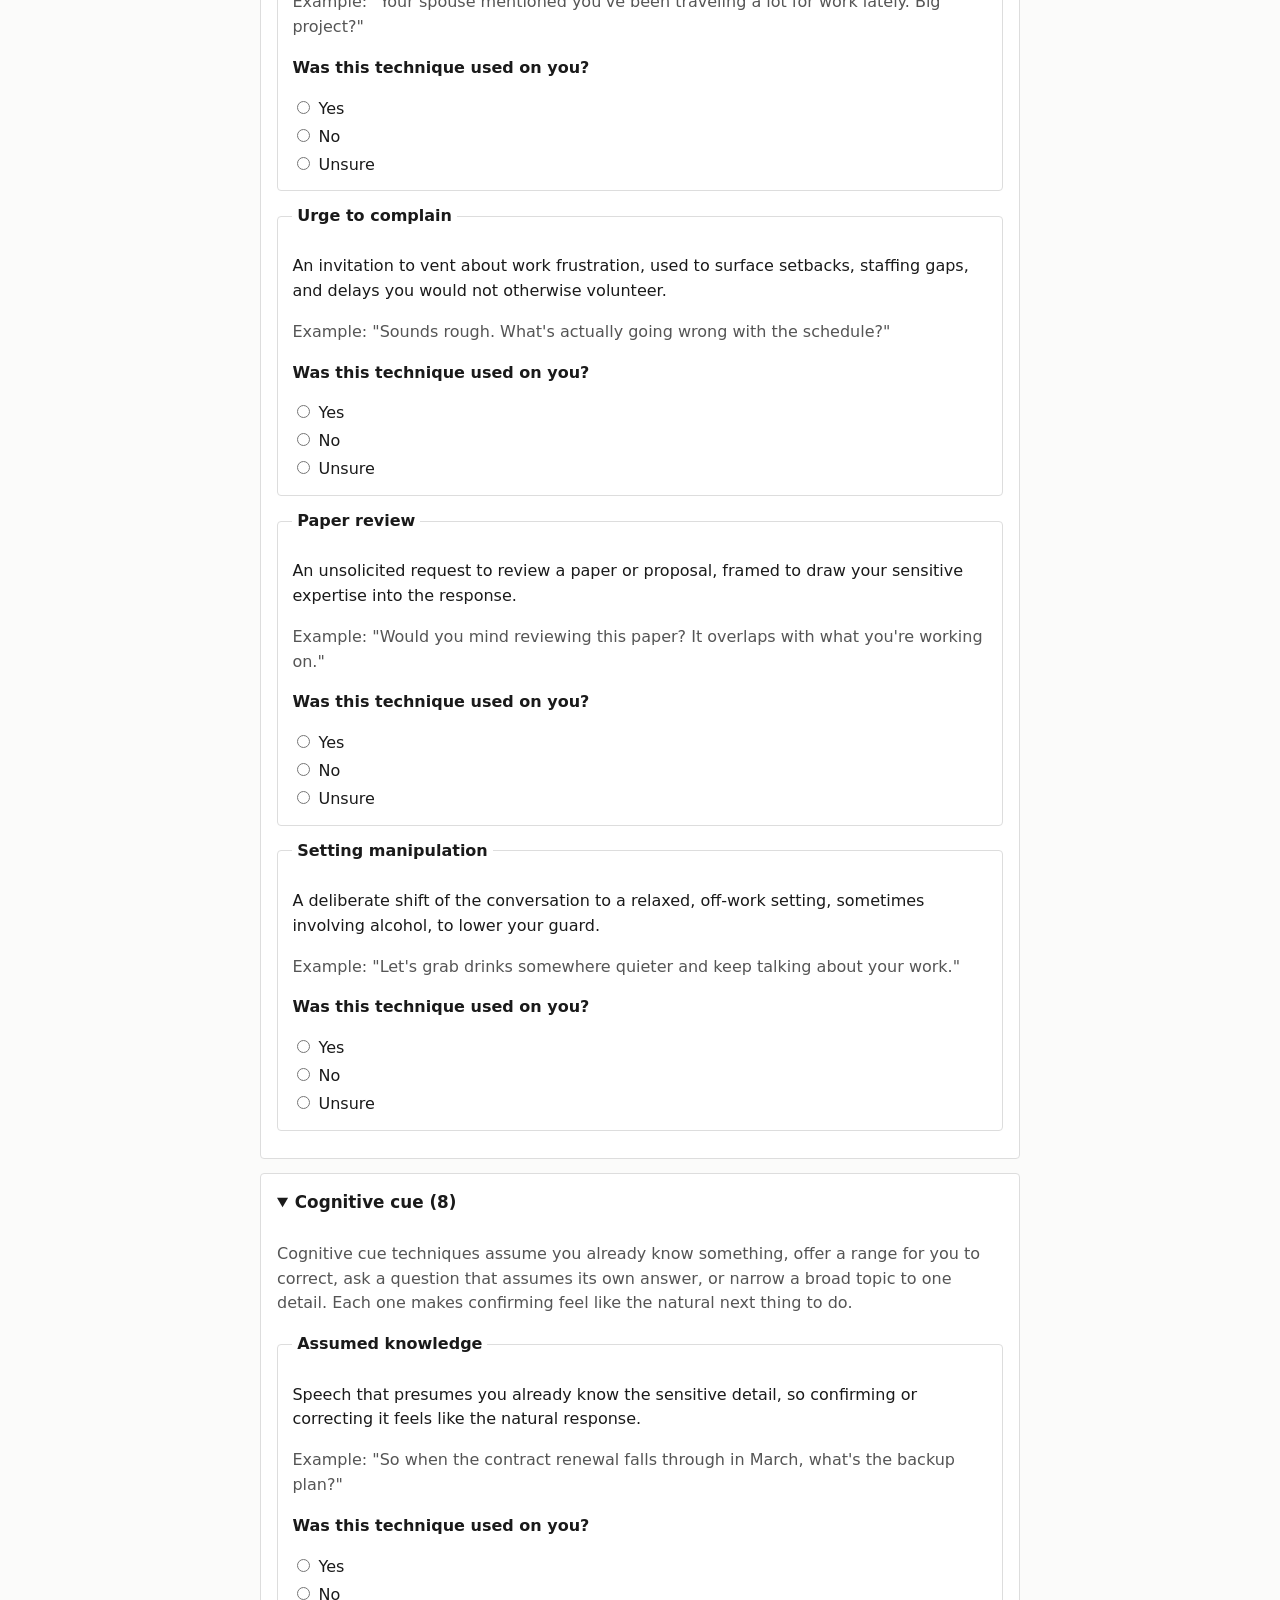
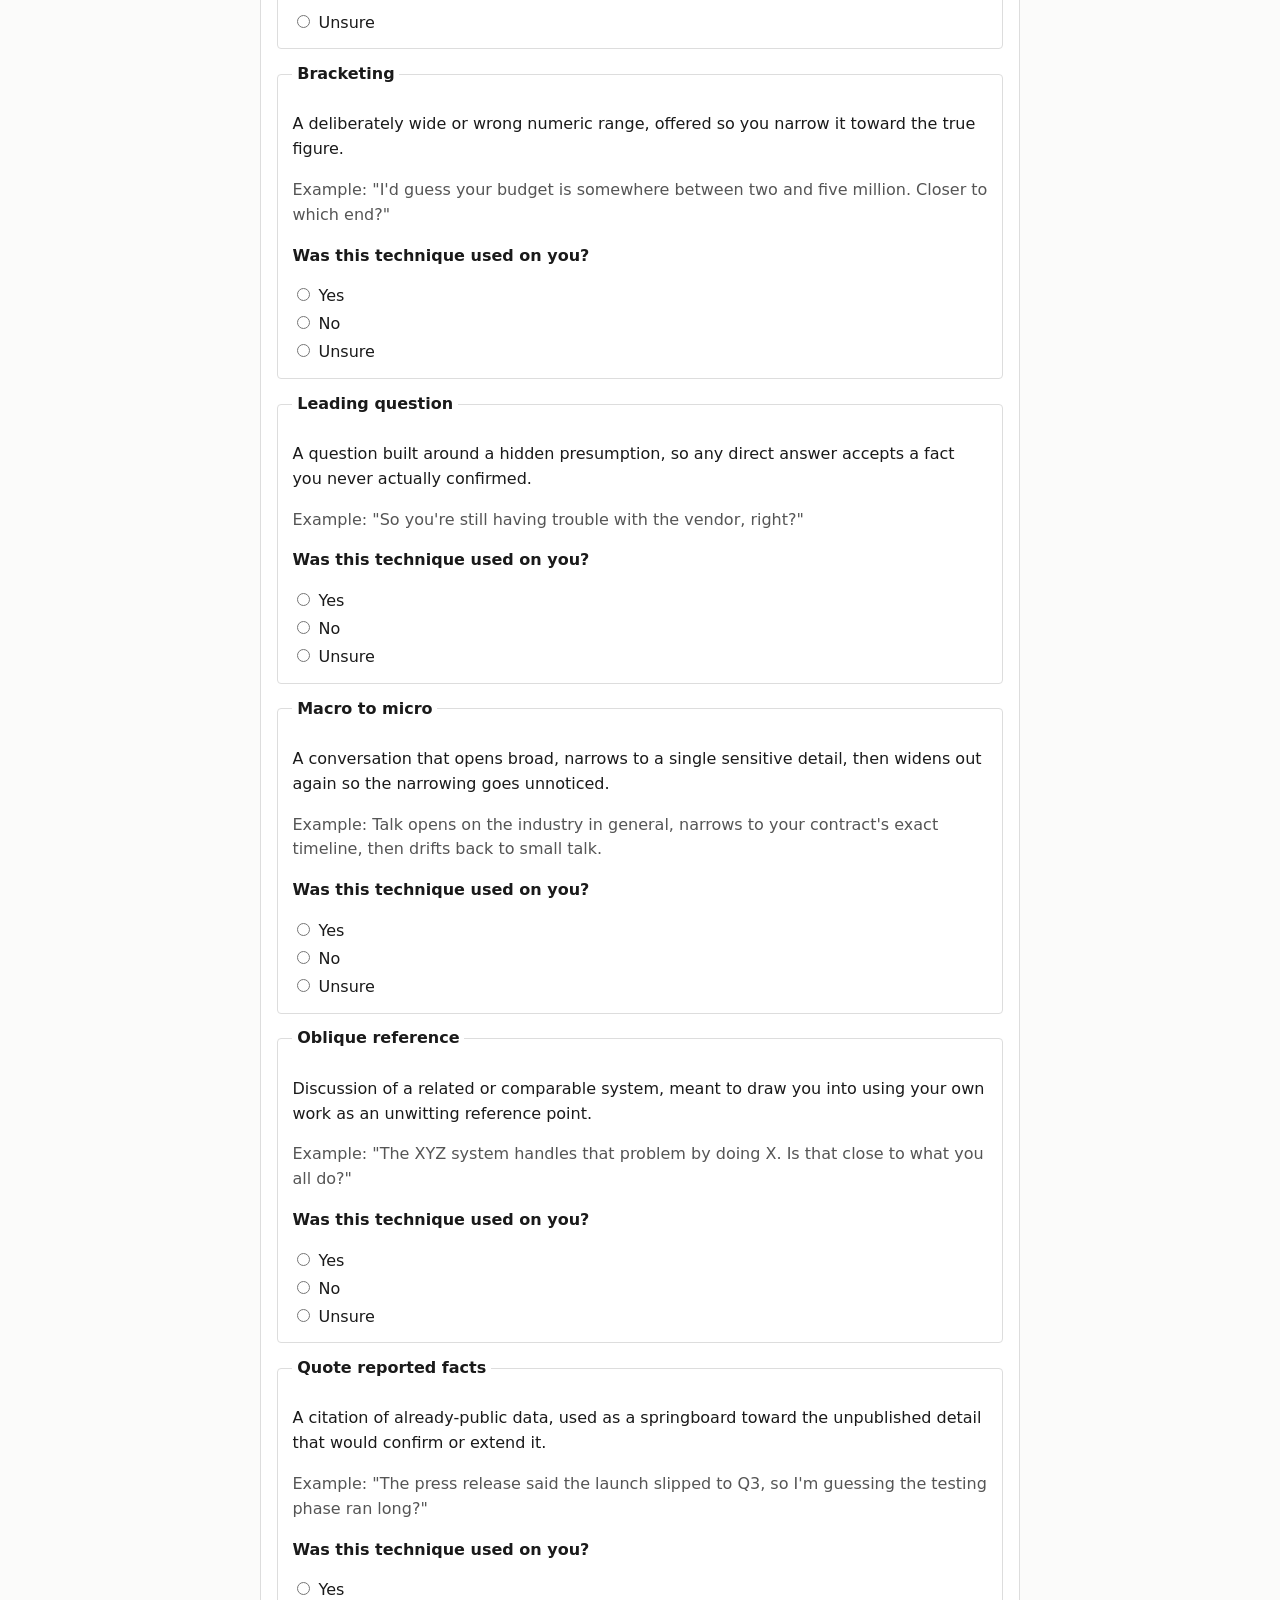
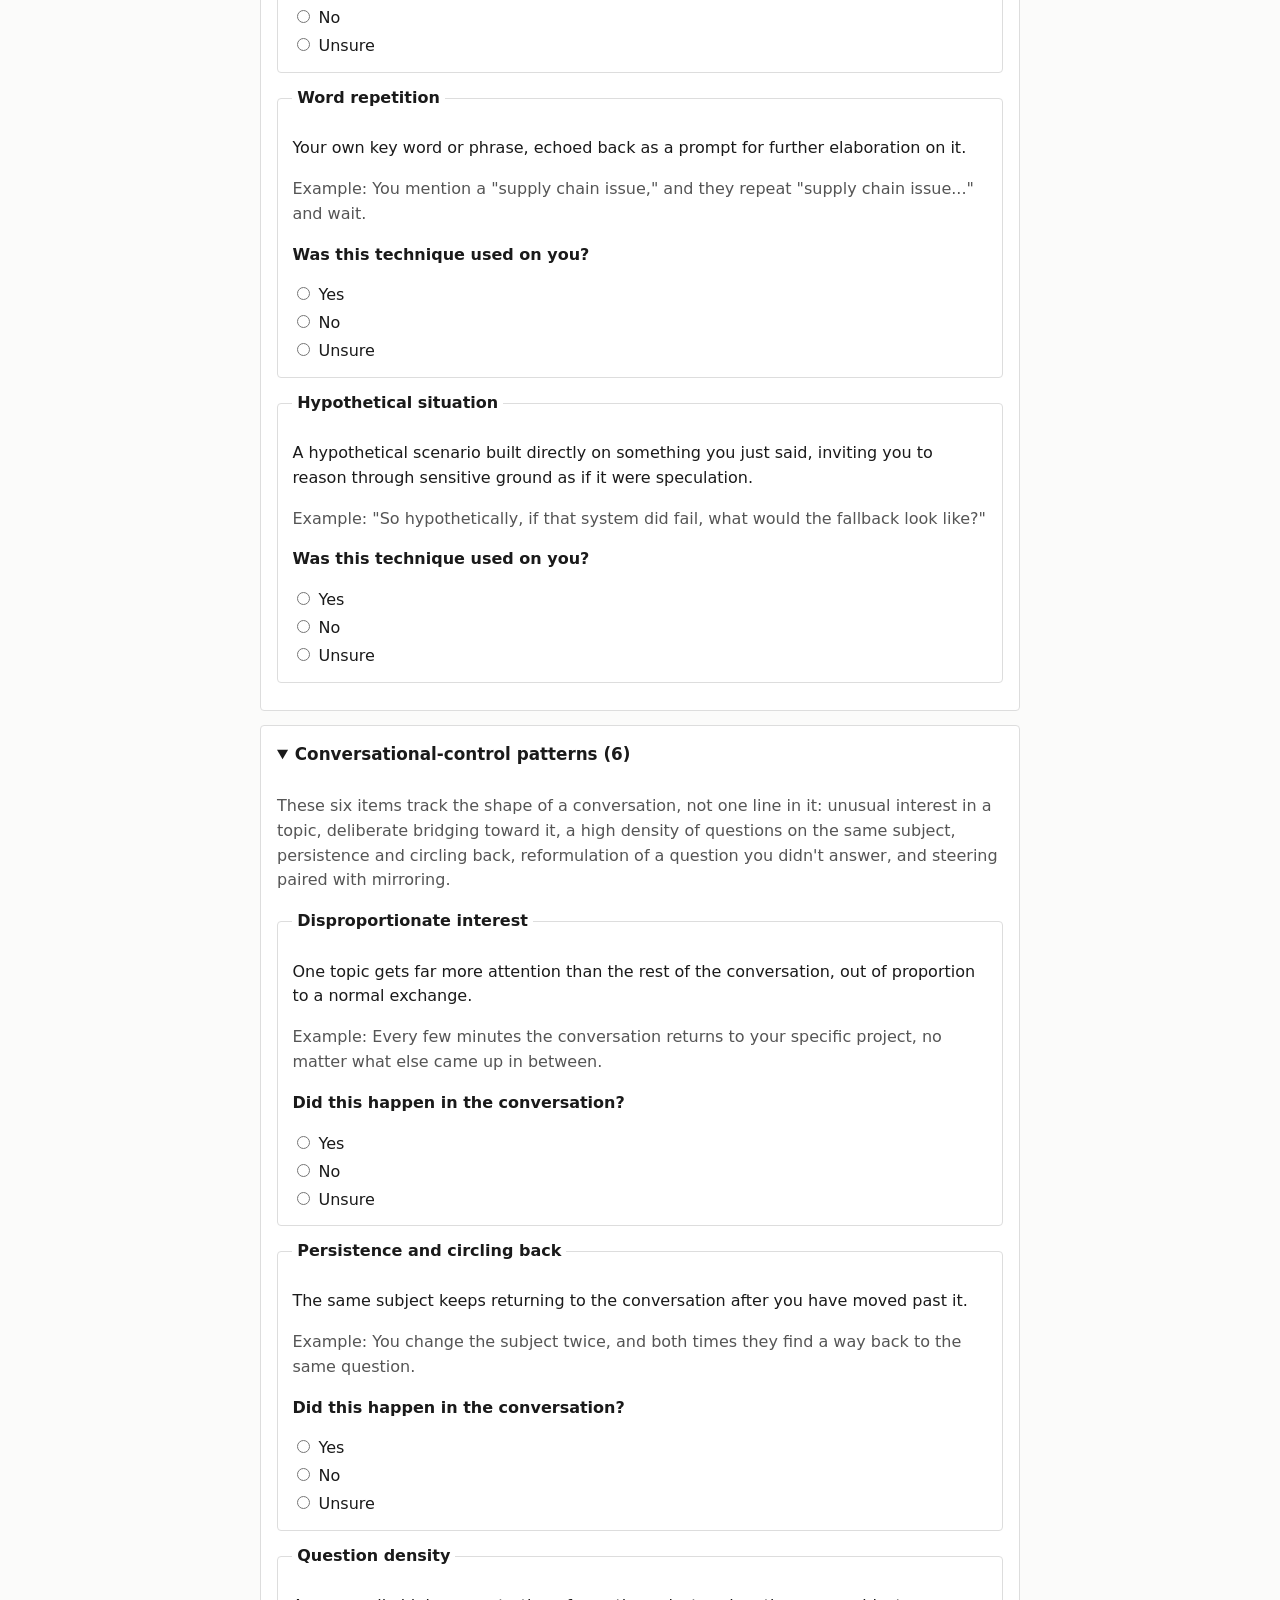
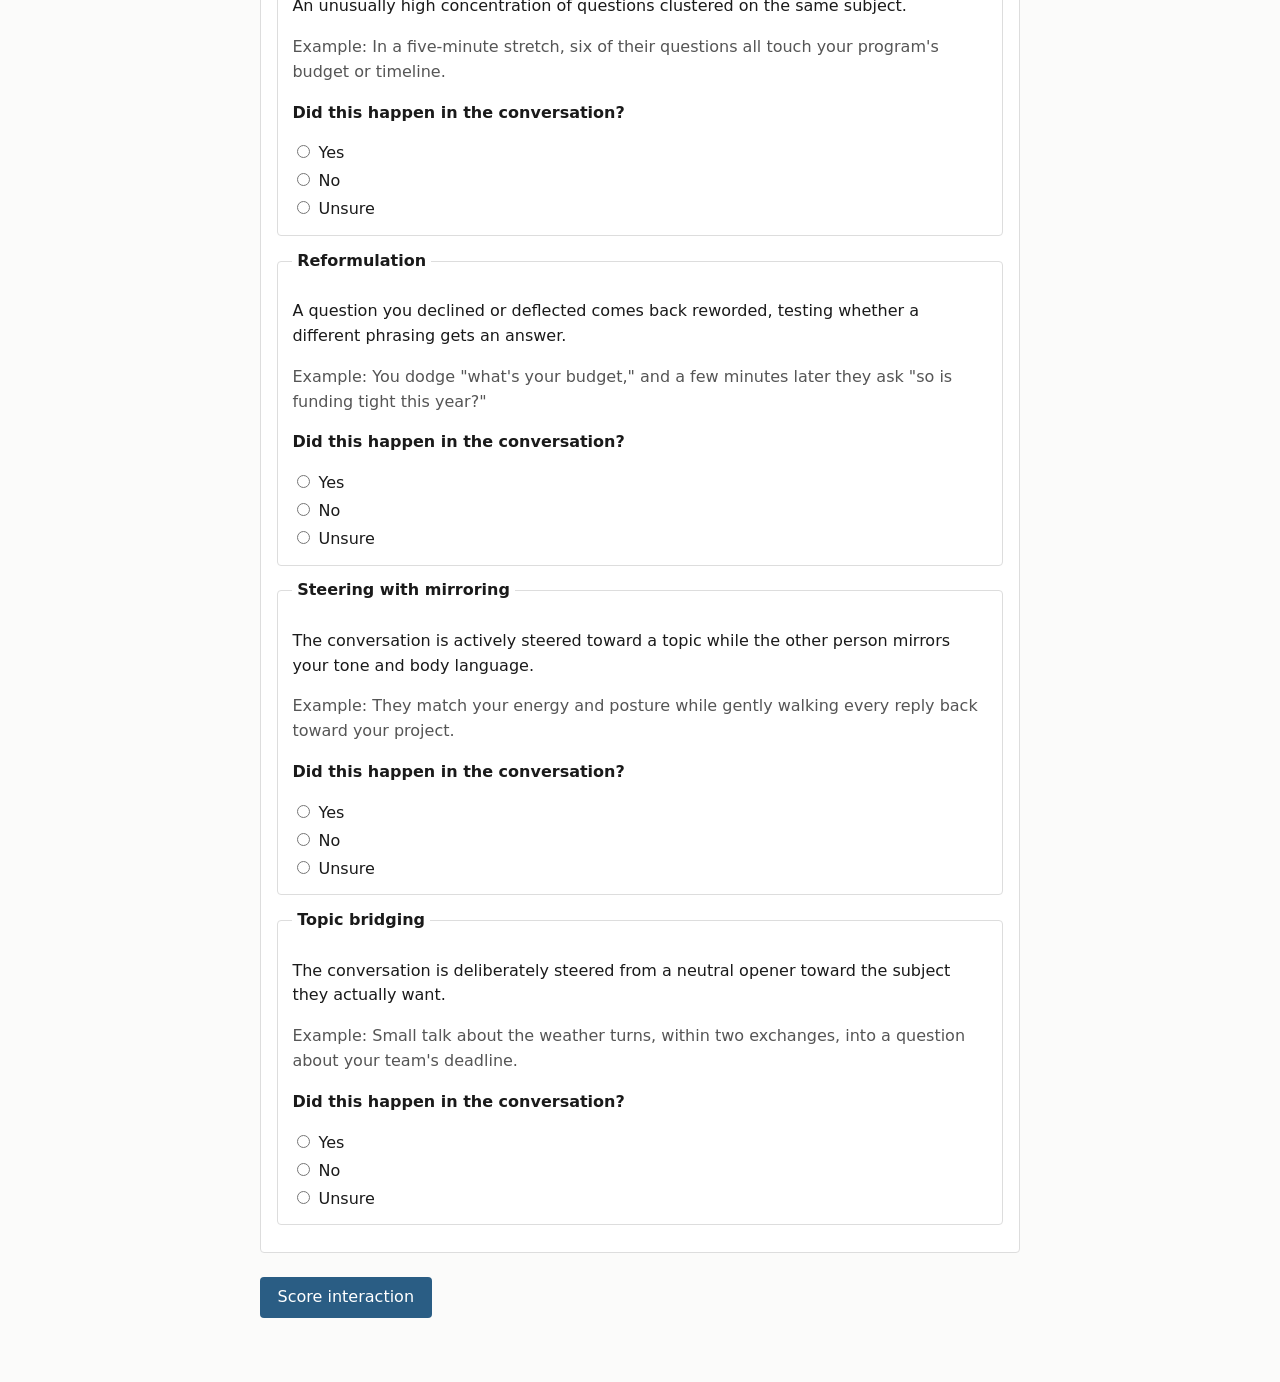
==== commit fe9f92cb: "Fix interaction module copy: intro, group intros, context selector, detection framing" ====
--- a/web/interaction.html
+++ b/web/interaction.html
@@ -10,7 +10,7 @@
 <main>
   <p><a class="back-link" href="index.html">&larr; Elicitation Defense Lab</a></p>
   <h1>Interaction indicators</h1>
-  <p class="note">Walk through a conversation you are reviewing. All 34 indicators are shown below, grouped by kind. For each item, answer whether it happened, then score the run. <span id="sample-note"></span></p>
+  <p class="note">You already had this conversation. Go through the items below and mark whether the other person used each one on you. They are grouped by the human lever each technique leans on.</p>
 
   <div class="privacy">
     Everything here runs in your browser. Your answers are scored locally and
@@ -21,7 +21,8 @@
   <p id="load-error" hidden></p>
 
   <div class="context-row">
-    <label for="context"><strong>Reporting context</strong> (sets who the reporting flag names):</label><br>
+    <label for="context"><strong>Reporting context</strong>:</label><br>
+    <p class="note">Sets who the result names if this interaction is flagged: an FSO and counterintelligence office for cleared contractor or DoD, a security office for federal civilian, or a manager or security team plus the FBI's IC3 for private industry. It only matters if the result below is flagged; an unflagged result states plainly that no report is indicated.</p>
     <select id="context">
       <option value="general">General</option>
       <option value="dod">DoD</option>
